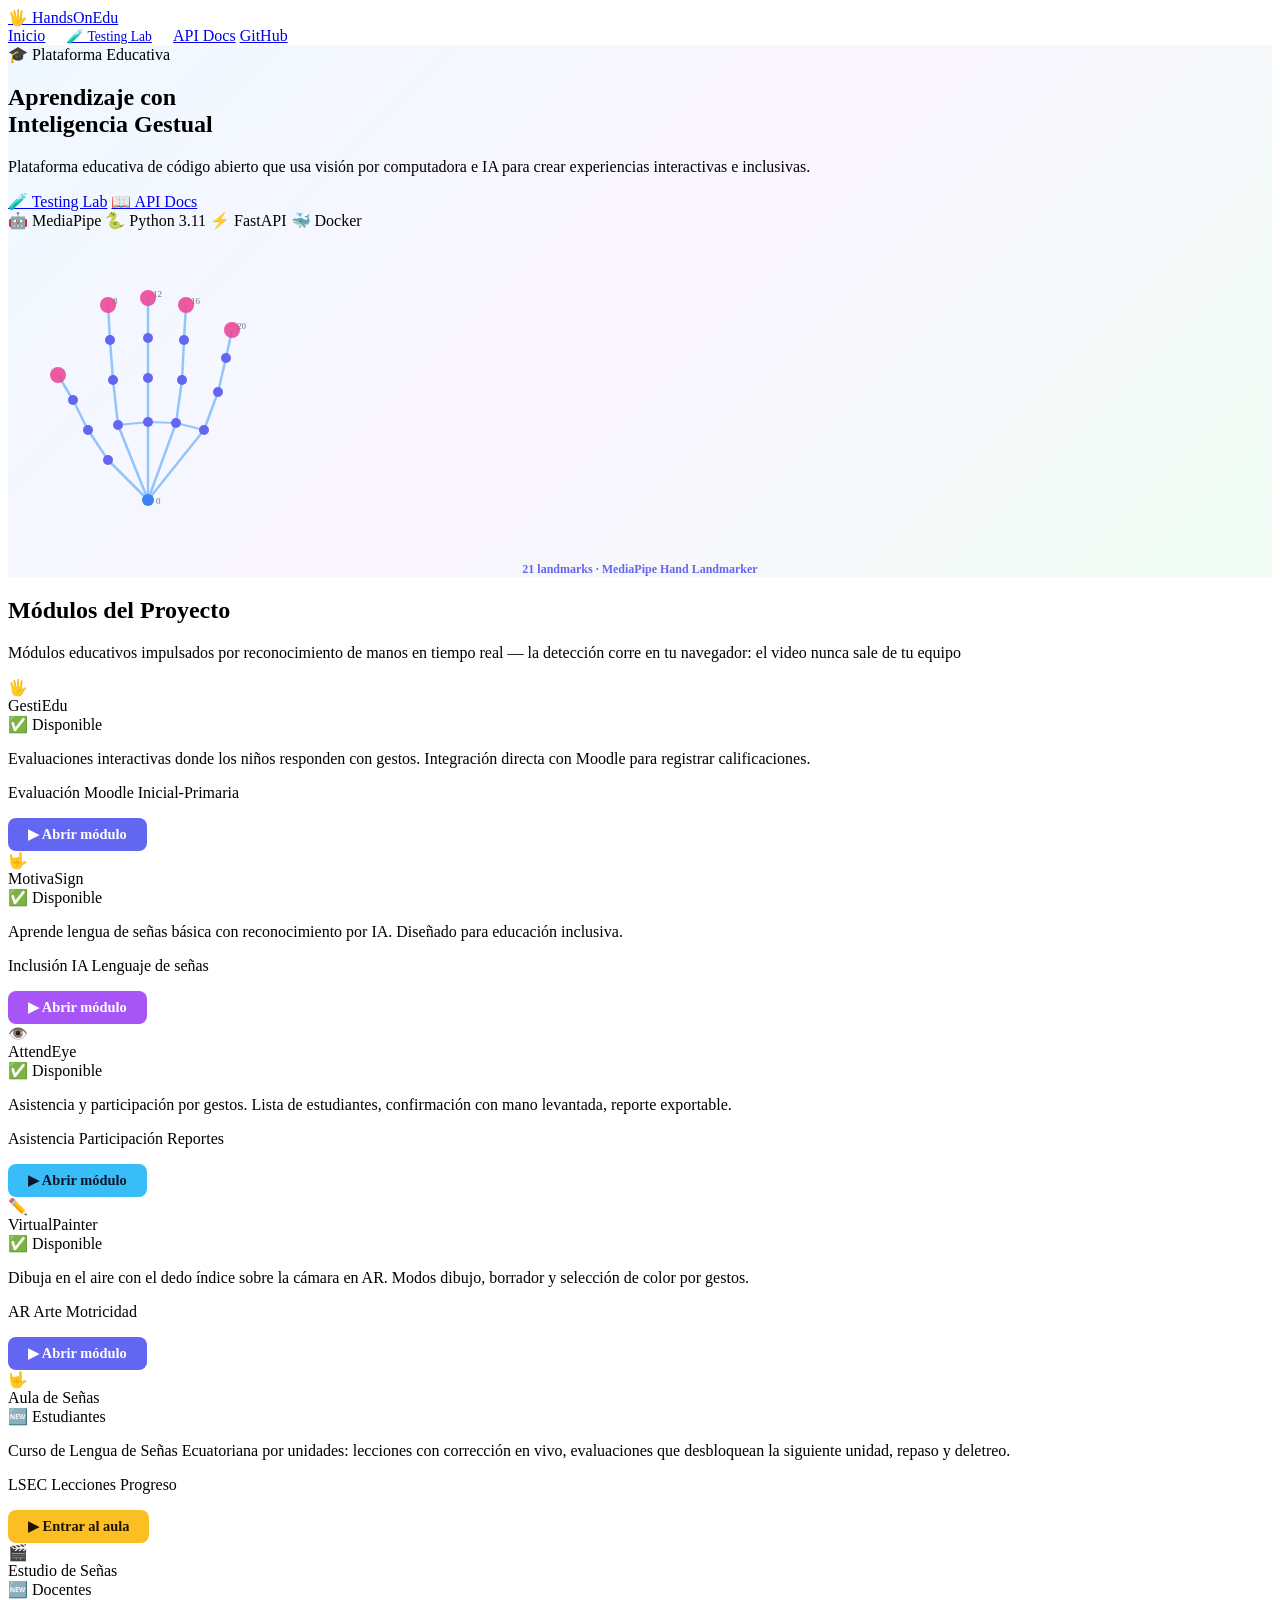
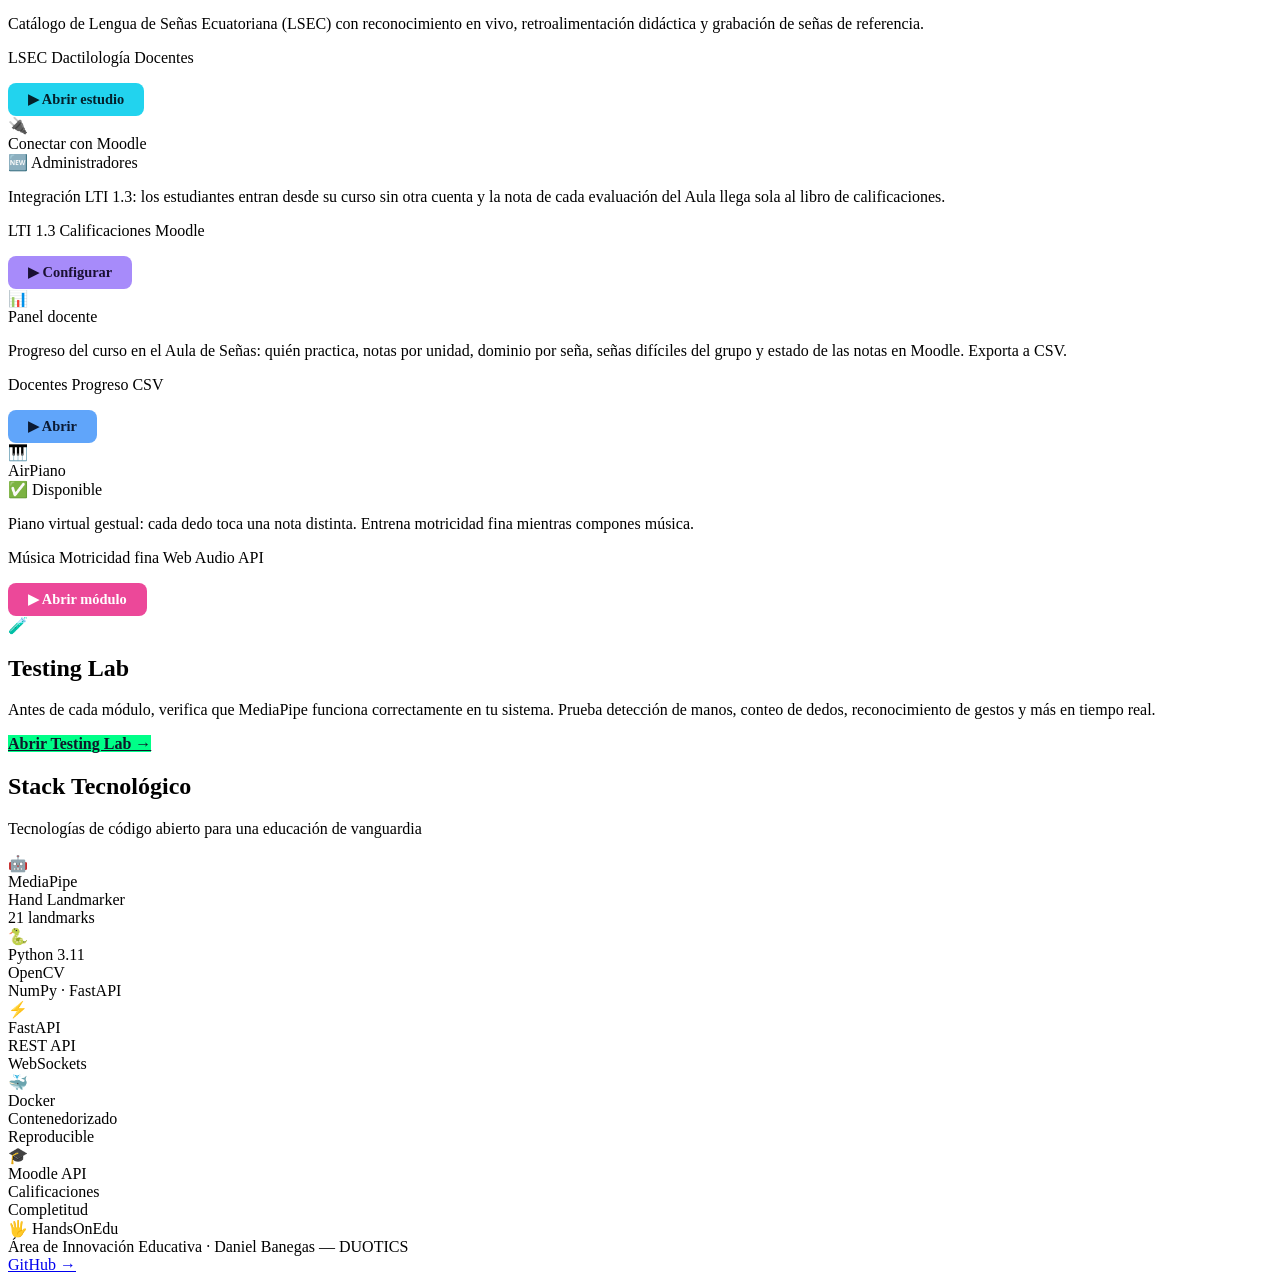
==== app/static/index.html @ 785c4fb3 "feat(panel): teacher course panel with NRPS roster, grade retry and CSV (REQ-007) - /panel: per-cour" ====
<!DOCTYPE html>
<html lang="es">
<head>
  <meta charset="UTF-8">
  <meta name="viewport" content="width=device-width, initial-scale=1.0">
  <title>HandsOnEdu — Aprendizaje con Inteligencia Gestual</title>
  <meta name="description" content="Plataforma educativa de accesibilidad inclusiva que usa MediaPipe y visión por computadora para crear experiencias interactivas para personas con discapacidad auditiva.">
  <link rel="icon" href="data:image/svg+xml,<svg xmlns='http://www.w3.org/2000/svg' viewBox='0 0 100 100'><text y='.9em' font-size='90'>🖐️</text></svg>">
  <link rel="stylesheet" href="/static/css/styles.css">
</head>
<body>

  <!-- ── Navigation ─────────────────────────────────────── -->
  <nav>
    <a href="/" class="logo">🖐️ HandsOnEdu</a>
    <div class="nav-links">
      <a href="/">Inicio</a>
      <a href="/testing" class="btn btn-primary" style="padding:8px 18px;font-size:0.85rem;">🧪 Testing Lab</a>
      <a href="/docs">API Docs</a>
      <a href="https://github.com/dbanegasl/-hands-on-edu" target="_blank" rel="noopener">GitHub</a>
    </div>
  </nav>

  <!-- ── Hero ───────────────────────────────────────────── -->
  <section style="padding:0;background:linear-gradient(135deg,#f0f9ff 0%,#faf5ff 50%,#f0fdf4 100%);">
    <div class="hero">
      <!-- Left: content -->
      <div class="hero-content">
        <div class="hero-badge">🎓 Plataforma Educativa</div>
        <h1>
          Aprendizaje con<br>
          <span class="gradient-text">Inteligencia Gestual</span>
        </h1>
        <p class="hero-subtitle">
          Plataforma educativa de código abierto que usa visión por computadora
          e IA para crear experiencias interactivas e inclusivas.
        </p>
        <div class="hero-cta">
          <a href="/testing" class="btn btn-primary btn-large">🧪 Testing Lab</a>
          <a href="/docs" class="btn btn-outline btn-large">📖 API Docs</a>
        </div>
        <div class="hero-tech">
          <span class="tech-chip">🤖 MediaPipe</span>
          <span class="tech-chip">🐍 Python 3.11</span>
          <span class="tech-chip">⚡ FastAPI</span>
          <span class="tech-chip">🐳 Docker</span>
        </div>
      </div>

      <!-- Right: animated hand SVG -->
      <div class="hero-visual">
        <div class="hand-svg-wrapper">
          <svg width="280" height="320" viewBox="0 0 280 320" fill="none" xmlns="http://www.w3.org/2000/svg" aria-label="Hand landmark skeleton">
            <!-- Skeleton connections -->
            <!-- Thumb: 0→1→2→3→4 -->
            <line x1="140" y1="270" x2="100" y2="230" stroke="#93c5fd" stroke-width="2.5"/>
            <line x1="100" y1="230" x2="80"  y2="200" stroke="#93c5fd" stroke-width="2.5"/>
            <line x1="80"  y1="200" x2="65"  y2="170" stroke="#93c5fd" stroke-width="2.5"/>
            <line x1="65"  y1="170" x2="50"  y2="145" stroke="#93c5fd" stroke-width="2.5"/>
            <!-- Index: 0→5→6→7→8 -->
            <line x1="140" y1="270" x2="110" y2="195" stroke="#93c5fd" stroke-width="2.5"/>
            <line x1="110" y1="195" x2="105" y2="150" stroke="#93c5fd" stroke-width="2.5"/>
            <line x1="105" y1="150" x2="102" y2="110" stroke="#93c5fd" stroke-width="2.5"/>
            <line x1="102" y1="110" x2="100" y2="75"  stroke="#93c5fd" stroke-width="2.5"/>
            <!-- Middle: 0→9→10→11→12 -->
            <line x1="140" y1="270" x2="140" y2="192" stroke="#93c5fd" stroke-width="2.5"/>
            <line x1="140" y1="192" x2="140" y2="148" stroke="#93c5fd" stroke-width="2.5"/>
            <line x1="140" y1="148" x2="140" y2="108" stroke="#93c5fd" stroke-width="2.5"/>
            <line x1="140" y1="108" x2="140" y2="68"  stroke="#93c5fd" stroke-width="2.5"/>
            <!-- Ring: 0→13→14→15→16 -->
            <line x1="140" y1="270" x2="168" y2="193" stroke="#93c5fd" stroke-width="2.5"/>
            <line x1="168" y1="193" x2="174" y2="150" stroke="#93c5fd" stroke-width="2.5"/>
            <line x1="174" y1="150" x2="176" y2="110" stroke="#93c5fd" stroke-width="2.5"/>
            <line x1="176" y1="110" x2="178" y2="75"  stroke="#93c5fd" stroke-width="2.5"/>
            <!-- Pinky: 0→17→18→19→20 -->
            <line x1="140" y1="270" x2="196" y2="200" stroke="#93c5fd" stroke-width="2.5"/>
            <line x1="196" y1="200" x2="210" y2="162" stroke="#93c5fd" stroke-width="2.5"/>
            <line x1="210" y1="162" x2="218" y2="128" stroke="#93c5fd" stroke-width="2.5"/>
            <line x1="218" y1="128" x2="224" y2="100" stroke="#93c5fd" stroke-width="2.5"/>
            <!-- Palm cross: 5-9, 9-13, 13-17 -->
            <line x1="110" y1="195" x2="140" y2="192" stroke="#93c5fd" stroke-width="2"/>
            <line x1="140" y1="192" x2="168" y2="193" stroke="#93c5fd" stroke-width="2"/>
            <line x1="168" y1="193" x2="196" y2="200" stroke="#93c5fd" stroke-width="2"/>

            <!-- Landmark dots — regular (blue) -->
            <!-- Wrist: 0 -->
            <circle cx="140" cy="270" r="6" fill="#3b82f6"/>
            <!-- Thumb CMC:1, MCP:2, IP:3 -->
            <circle cx="100" cy="230" r="5" fill="#6366f1"/>
            <circle cx="80"  cy="200" r="5" fill="#6366f1"/>
            <circle cx="65"  cy="170" r="5" fill="#6366f1"/>
            <!-- Index MCP:5, PIP:6, DIP:7 -->
            <circle cx="110" cy="195" r="5" fill="#6366f1"/>
            <circle cx="105" cy="150" r="5" fill="#6366f1"/>
            <circle cx="102" cy="110" r="5" fill="#6366f1"/>
            <!-- Middle MCP:9, PIP:10, DIP:11 -->
            <circle cx="140" cy="192" r="5" fill="#6366f1"/>
            <circle cx="140" cy="148" r="5" fill="#6366f1"/>
            <circle cx="140" cy="108" r="5" fill="#6366f1"/>
            <!-- Ring MCP:13, PIP:14, DIP:15 -->
            <circle cx="168" cy="193" r="5" fill="#6366f1"/>
            <circle cx="174" cy="150" r="5" fill="#6366f1"/>
            <circle cx="176" cy="110" r="5" fill="#6366f1"/>
            <!-- Pinky MCP:17, PIP:18, DIP:19 -->
            <circle cx="196" cy="200" r="5" fill="#6366f1"/>
            <circle cx="210" cy="162" r="5" fill="#6366f1"/>
            <circle cx="218" cy="128" r="5" fill="#6366f1"/>

            <!-- Fingertips — neon/prominent (4,8,12,16,20) -->
            <circle cx="50"  cy="145" r="8" fill="#ec4899" opacity="0.9"/>
            <circle cx="100" cy="75"  r="8" fill="#ec4899" opacity="0.9"/>
            <circle cx="140" cy="68"  r="8" fill="#ec4899" opacity="0.9"/>
            <circle cx="178" cy="75"  r="8" fill="#ec4899" opacity="0.9"/>
            <circle cx="224" cy="100" r="8" fill="#ec4899" opacity="0.9"/>

            <!-- Landmark number labels (sample) -->
            <text x="148" y="274" font-size="9" fill="#64748b">0</text>
            <text x="105" y="74"  font-size="9" fill="#64748b">8</text>
            <text x="145" y="67"  font-size="9" fill="#64748b">12</text>
            <text x="183" y="74"  font-size="9" fill="#64748b">16</text>
            <text x="229" y="99"  font-size="9" fill="#64748b">20</text>
            <text x="33"  cy="145" font-size="9" fill="#64748b">4</text>
          </svg>
          <p style="text-align:center;font-size:0.75rem;color:#6366f1;margin-top:8px;font-weight:600;">
            21 landmarks · MediaPipe Hand Landmarker
          </p>
        </div>
      </div>
    </div>
  </section>

  <!-- ── Modules section ────────────────────────────────── -->
  <section>
    <div class="section-header">
      <h2>Módulos del Proyecto</h2>
      <p>Módulos educativos impulsados por reconocimiento de manos en tiempo real — la detección corre en tu navegador: el video nunca sale de tu equipo</p>
    </div>
    <div class="modules-grid">

      <!-- GestiEdu -->
      <div class="module-card in-dev">
        <div class="module-icon">🖐️</div>
        <div class="module-title">GestiEdu</div>
        <span class="module-badge badge-amber">✅ Disponible</span>
        <p class="module-desc">
          Evaluaciones interactivas donde los niños responden con gestos.
          Integración directa con Moodle para registrar calificaciones.
        </p>
        <div class="module-tags">
          <span class="tag">Evaluación</span>
          <span class="tag">Moodle</span>
          <span class="tag">Inicial-Primaria</span>
        </div>
        <a href="/gestiedu" style="display:inline-block;margin-top:16px;padding:8px 20px;background:#6366f1;color:white;border-radius:8px;text-decoration:none;font-weight:700;font-size:0.9rem;">▶ Abrir módulo</a>
      </div>

      <!-- MotivaSign -->
      <div class="module-card in-dev">
        <div class="module-icon">🤟</div>
        <div class="module-title">MotivaSign</div>
        <span class="module-badge badge-amber">✅ Disponible</span>
        <p class="module-desc">
          Aprende lengua de señas básica con reconocimiento por IA.
          Diseñado para educación inclusiva.
        </p>
        <div class="module-tags">
          <span class="tag">Inclusión</span>
          <span class="tag">IA</span>
          <span class="tag">Lenguaje de señas</span>
        </div>
        <a href="/motivasign" style="display:inline-block;margin-top:16px;padding:8px 20px;background:#a855f7;color:white;border-radius:8px;text-decoration:none;font-weight:700;font-size:0.9rem;">▶ Abrir módulo</a>
      </div>

      <!-- AttendEye -->
      <div class="module-card in-dev">
        <div class="module-icon">👁️</div>
        <div class="module-title">AttendEye</div>
        <span class="module-badge badge-amber">✅ Disponible</span>
        <p class="module-desc">
          Asistencia y participación por gestos. Lista de estudiantes,
          confirmación con mano levantada, reporte exportable.
        </p>
        <div class="module-tags">
          <span class="tag">Asistencia</span>
          <span class="tag">Participación</span>
          <span class="tag">Reportes</span>
        </div>
        <a href="/attendeye" style="display:inline-block;margin-top:16px;padding:8px 20px;background:#38bdf8;color:#0a1628;border-radius:8px;text-decoration:none;font-weight:700;font-size:0.9rem;">▶ Abrir módulo</a>
      </div>

      <!-- VirtualPainter -->
      <div class="module-card in-dev">
        <div class="module-icon">✏️</div>
        <div class="module-title">VirtualPainter</div>
        <span class="module-badge badge-amber">✅ Disponible</span>
        <p class="module-desc">
          Dibuja en el aire con el dedo índice sobre la cámara en AR.
          Modos dibujo, borrador y selección de color por gestos.
        </p>
        <div class="module-tags">
          <span class="tag">AR</span>
          <span class="tag">Arte</span>
          <span class="tag">Motricidad</span>
        </div>
        <a href="/virtualpainter" style="display:inline-block;margin-top:16px;padding:8px 20px;background:#6366f1;color:white;border-radius:8px;text-decoration:none;font-weight:700;font-size:0.9rem;">▶ Abrir módulo</a>
      </div>

      <!-- Aula de Señas -->
      <div class="module-card in-dev">
        <div class="module-icon">🤟</div>
        <div class="module-title">Aula de Señas</div>
        <span class="module-badge badge-amber">🆕 Estudiantes</span>
        <p class="module-desc">
          Curso de Lengua de Señas Ecuatoriana por unidades: lecciones con corrección
          en vivo, evaluaciones que desbloquean la siguiente unidad, repaso y deletreo.
        </p>
        <div class="module-tags">
          <span class="tag">LSEC</span>
          <span class="tag">Lecciones</span>
          <span class="tag">Progreso</span>
        </div>
        <a href="/aula" style="display:inline-block;margin-top:16px;padding:8px 20px;background:#fbbf24;color:#1f1300;border-radius:8px;text-decoration:none;font-weight:700;font-size:0.9rem;">▶ Entrar al aula</a>
      </div>

      <!-- Estudio de Señas -->
      <div class="module-card in-dev">
        <div class="module-icon">🎬</div>
        <div class="module-title">Estudio de Señas</div>
        <span class="module-badge badge-amber">🆕 Docentes</span>
        <p class="module-desc">
          Catálogo de Lengua de Señas Ecuatoriana (LSEC) con reconocimiento en vivo,
          retroalimentación didáctica y grabación de señas de referencia.
        </p>
        <div class="module-tags">
          <span class="tag">LSEC</span>
          <span class="tag">Dactilología</span>
          <span class="tag">Docentes</span>
        </div>
        <a href="/signstudio" style="display:inline-block;margin-top:16px;padding:8px 20px;background:#22d3ee;color:#04202a;border-radius:8px;text-decoration:none;font-weight:700;font-size:0.9rem;">▶ Abrir estudio</a>
      </div>

      <!-- Moodle / LTI -->
      <div class="module-card in-dev">
        <div class="module-icon">🔌</div>
        <div class="module-title">Conectar con Moodle</div>
        <span class="module-badge badge-amber">🆕 Administradores</span>
        <p class="module-desc">
          Integración LTI 1.3: los estudiantes entran desde su curso sin otra cuenta y la nota
          de cada evaluación del Aula llega sola al libro de calificaciones.
        </p>
        <div class="module-tags">
          <span class="tag">LTI 1.3</span>
          <span class="tag">Calificaciones</span>
          <span class="tag">Moodle</span>
        </div>
        <a href="/lti/setup" style="display:inline-block;margin-top:16px;padding:8px 20px;background:#a78bfa;color:#1a1033;border-radius:8px;text-decoration:none;font-weight:700;font-size:0.9rem;">▶ Configurar</a>
      </div>

      <!-- Panel docente -->
      <div class="module-card">
        <div class="module-icon">📊</div>
        <div class="module-title">Panel docente</div>
        <p class="module-desc">
          Progreso del curso en el Aula de Señas: quién practica, notas por unidad, dominio por seña,
          señas difíciles del grupo y estado de las notas en Moodle. Exporta a CSV.
        </p>
        <div class="module-tags">
          <span class="tag">Docentes</span>
          <span class="tag">Progreso</span>
          <span class="tag">CSV</span>
        </div>
        <a href="/panel" style="display:inline-block;margin-top:16px;padding:8px 20px;background:#60a5fa;color:#0b1a33;border-radius:8px;text-decoration:none;font-weight:700;font-size:0.9rem;">▶ Abrir</a>
      </div>

      <!-- AirPiano -->
      <div class="module-card in-dev">
        <div class="module-icon">🎹</div>
        <div class="module-title">AirPiano</div>
        <span class="module-badge badge-amber">✅ Disponible</span>
        <p class="module-desc">
          Piano virtual gestual: cada dedo toca una nota distinta.
          Entrena motricidad fina mientras compones música.
        </p>
        <div class="module-tags">
          <span class="tag">Música</span>
          <span class="tag">Motricidad fina</span>
          <span class="tag">Web Audio API</span>
        </div>
        <a href="/airpiano" style="display:inline-block;margin-top:16px;padding:8px 20px;background:#ec4899;color:white;border-radius:8px;text-decoration:none;font-weight:700;font-size:0.9rem;">▶ Abrir módulo</a>
      </div>

    </div>
  </section>

  <!-- ── Testing Lab CTA ────────────────────────────────── -->
  <div class="lab-cta">
    <div class="lab-icon">🧪</div>
    <h2>Testing Lab</h2>
    <p>
      Antes de cada módulo, verifica que MediaPipe funciona correctamente en tu sistema.
      Prueba detección de manos, conteo de dedos, reconocimiento de gestos y más en tiempo real.
    </p>
    <a href="/testing" class="btn btn-large" style="background:var(--neon-green,#00ff88);color:#0f172a;font-weight:800;border:none;">
      Abrir Testing Lab →
    </a>
  </div>

  <!-- ── Stack section ──────────────────────────────────── -->
  <section class="stack-section">
    <div class="section-header">
      <h2>Stack Tecnológico</h2>
      <p>Tecnologías de código abierto para una educación de vanguardia</p>
    </div>
    <div class="stack-grid">
      <div class="stack-card">
        <div class="stack-icon">🤖</div>
        <div class="stack-name">MediaPipe</div>
        <div class="stack-desc">Hand Landmarker<br>21 landmarks</div>
      </div>
      <div class="stack-card">
        <div class="stack-icon">🐍</div>
        <div class="stack-name">Python 3.11</div>
        <div class="stack-desc">OpenCV<br>NumPy · FastAPI</div>
      </div>
      <div class="stack-card">
        <div class="stack-icon">⚡</div>
        <div class="stack-name">FastAPI</div>
        <div class="stack-desc">REST API<br>WebSockets</div>
      </div>
      <div class="stack-card">
        <div class="stack-icon">🐳</div>
        <div class="stack-name">Docker</div>
        <div class="stack-desc">Contenedorizado<br>Reproducible</div>
      </div>
      <div class="stack-card">
        <div class="stack-icon">🎓</div>
        <div class="stack-name">Moodle API</div>
        <div class="stack-desc">Calificaciones<br>Completitud</div>
      </div>
    </div>
  </section>

  <!-- ── Footer ─────────────────────────────────────────── -->
  <footer>
    <div class="footer-brand">🖐️ HandsOnEdu</div>
    <div class="footer-meta">Área de Innovación Educativa · Daniel Banegas — DUOTICS</div>
    <a href="https://github.com/dbanegasl/-hands-on-edu" target="_blank" rel="noopener" class="footer-link">
      GitHub →
    </a>
  </footer>

</body>
</html>
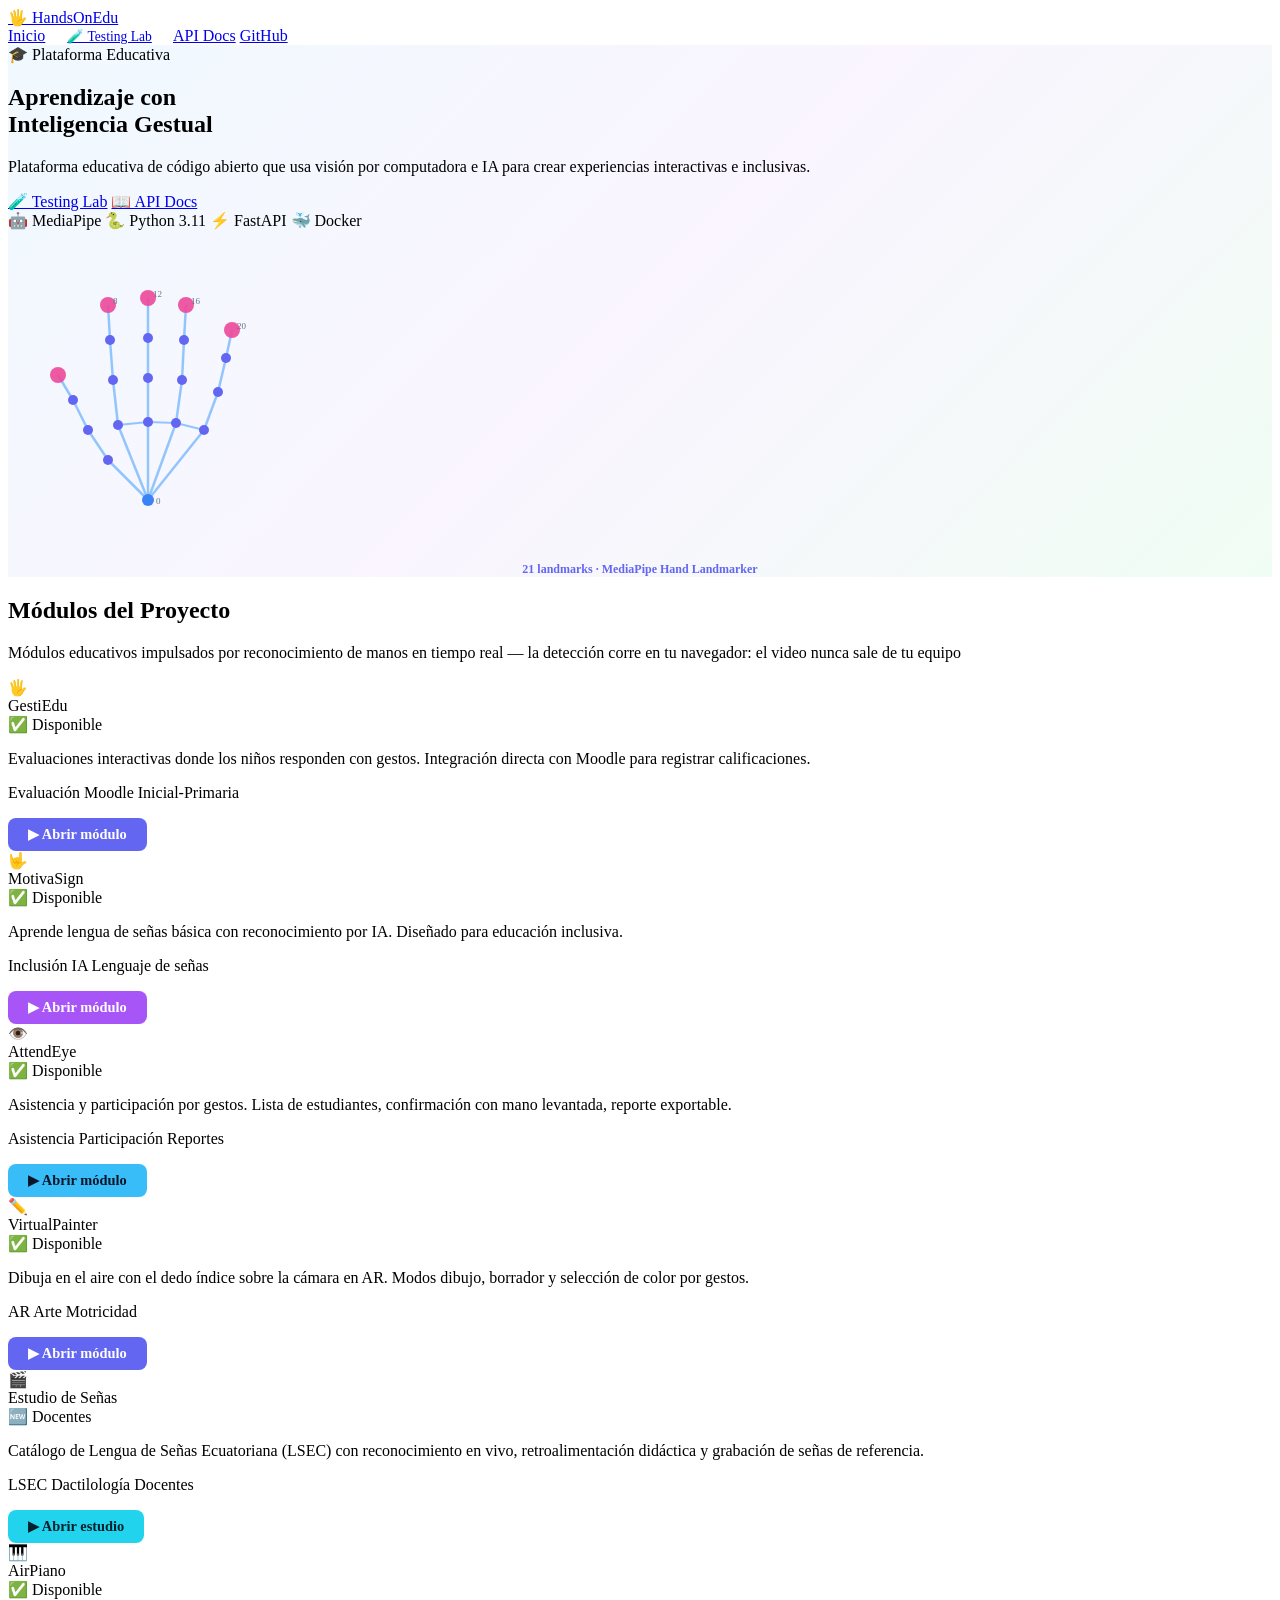
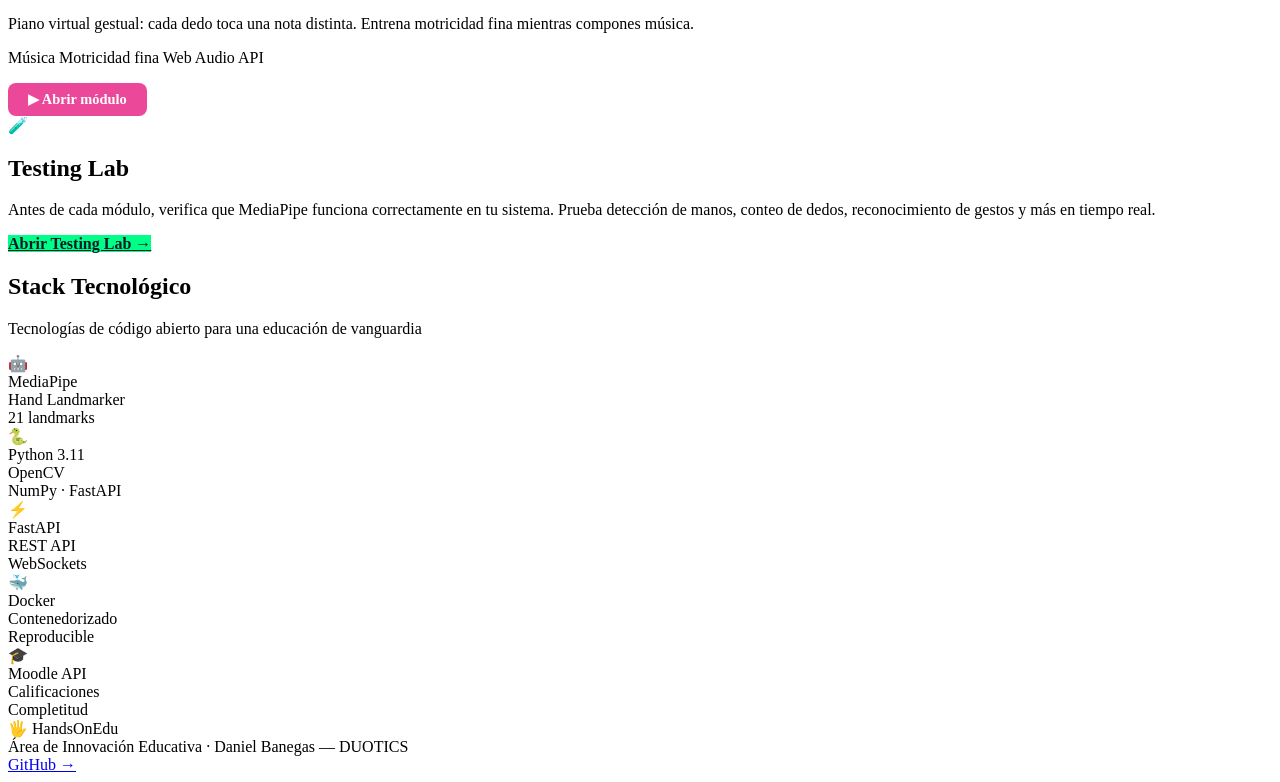
==== commit dfcdced5: "Merge pull request #2 from dbanegasl/feature/sign-engine-foundation v0.9.0 — Motor de señas LSEC, de" ====
--- a/app/static/index.html
+++ b/app/static/index.html
@@ -205,23 +205,6 @@
         <a href="/virtualpainter" style="display:inline-block;margin-top:16px;padding:8px 20px;background:#6366f1;color:white;border-radius:8px;text-decoration:none;font-weight:700;font-size:0.9rem;">▶ Abrir módulo</a>
       </div>
 
-      <!-- Aula de Señas -->
-      <div class="module-card in-dev">
-        <div class="module-icon">🤟</div>
-        <div class="module-title">Aula de Señas</div>
-        <span class="module-badge badge-amber">🆕 Estudiantes</span>
-        <p class="module-desc">
-          Curso de Lengua de Señas Ecuatoriana por unidades: lecciones con corrección
-          en vivo, evaluaciones que desbloquean la siguiente unidad, repaso y deletreo.
-        </p>
-        <div class="module-tags">
-          <span class="tag">LSEC</span>
-          <span class="tag">Lecciones</span>
-          <span class="tag">Progreso</span>
-        </div>
-        <a href="/aula" style="display:inline-block;margin-top:16px;padding:8px 20px;background:#fbbf24;color:#1f1300;border-radius:8px;text-decoration:none;font-weight:700;font-size:0.9rem;">▶ Entrar al aula</a>
-      </div>
-
       <!-- Estudio de Señas -->
       <div class="module-card in-dev">
         <div class="module-icon">🎬</div>
@@ -237,39 +220,6 @@
           <span class="tag">Docentes</span>
         </div>
         <a href="/signstudio" style="display:inline-block;margin-top:16px;padding:8px 20px;background:#22d3ee;color:#04202a;border-radius:8px;text-decoration:none;font-weight:700;font-size:0.9rem;">▶ Abrir estudio</a>
-      </div>
-
-      <!-- Moodle / LTI -->
-      <div class="module-card in-dev">
-        <div class="module-icon">🔌</div>
-        <div class="module-title">Conectar con Moodle</div>
-        <span class="module-badge badge-amber">🆕 Administradores</span>
-        <p class="module-desc">
-          Integración LTI 1.3: los estudiantes entran desde su curso sin otra cuenta y la nota
-          de cada evaluación del Aula llega sola al libro de calificaciones.
-        </p>
-        <div class="module-tags">
-          <span class="tag">LTI 1.3</span>
-          <span class="tag">Calificaciones</span>
-          <span class="tag">Moodle</span>
-        </div>
-        <a href="/lti/setup" style="display:inline-block;margin-top:16px;padding:8px 20px;background:#a78bfa;color:#1a1033;border-radius:8px;text-decoration:none;font-weight:700;font-size:0.9rem;">▶ Configurar</a>
-      </div>
-
-      <!-- Panel docente -->
-      <div class="module-card">
-        <div class="module-icon">📊</div>
-        <div class="module-title">Panel docente</div>
-        <p class="module-desc">
-          Progreso del curso en el Aula de Señas: quién practica, notas por unidad, dominio por seña,
-          señas difíciles del grupo y estado de las notas en Moodle. Exporta a CSV.
-        </p>
-        <div class="module-tags">
-          <span class="tag">Docentes</span>
-          <span class="tag">Progreso</span>
-          <span class="tag">CSV</span>
-        </div>
-        <a href="/panel" style="display:inline-block;margin-top:16px;padding:8px 20px;background:#60a5fa;color:#0b1a33;border-radius:8px;text-decoration:none;font-weight:700;font-size:0.9rem;">▶ Abrir</a>
       </div>
 
       <!-- AirPiano -->
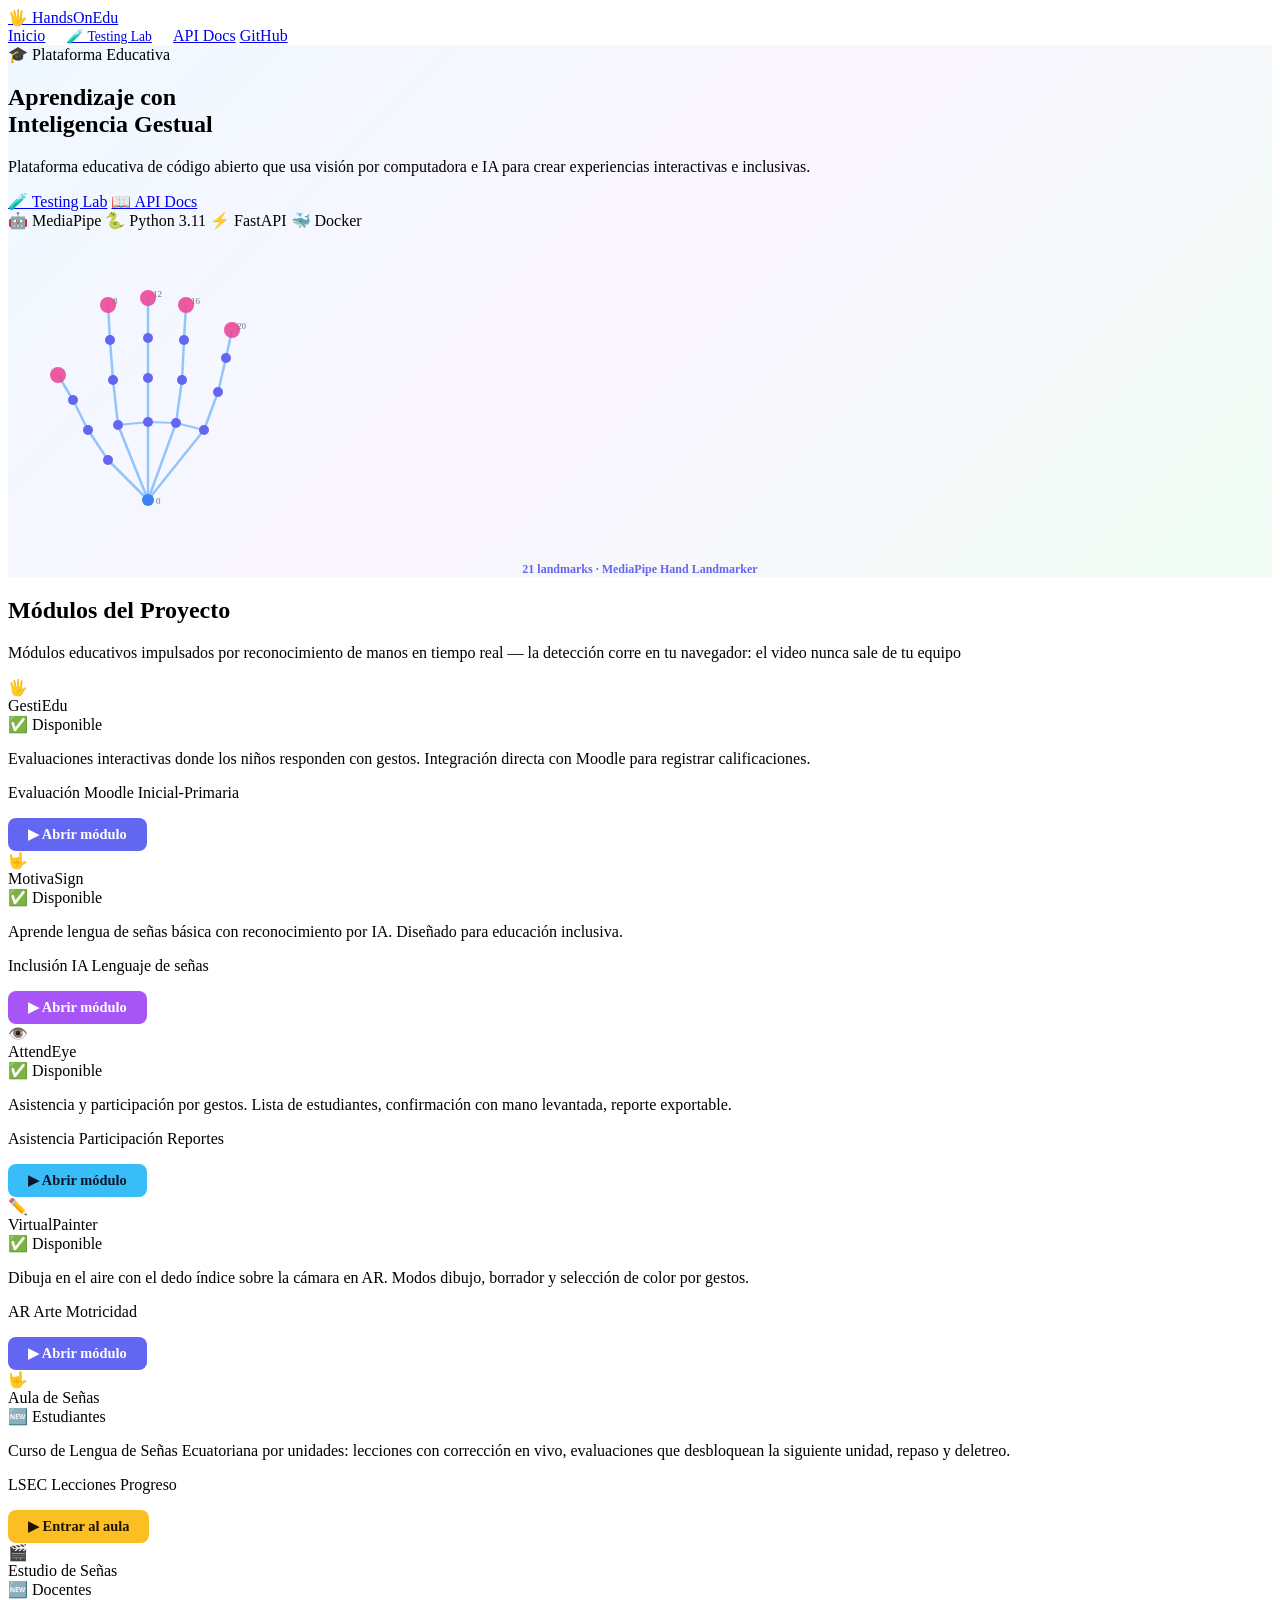
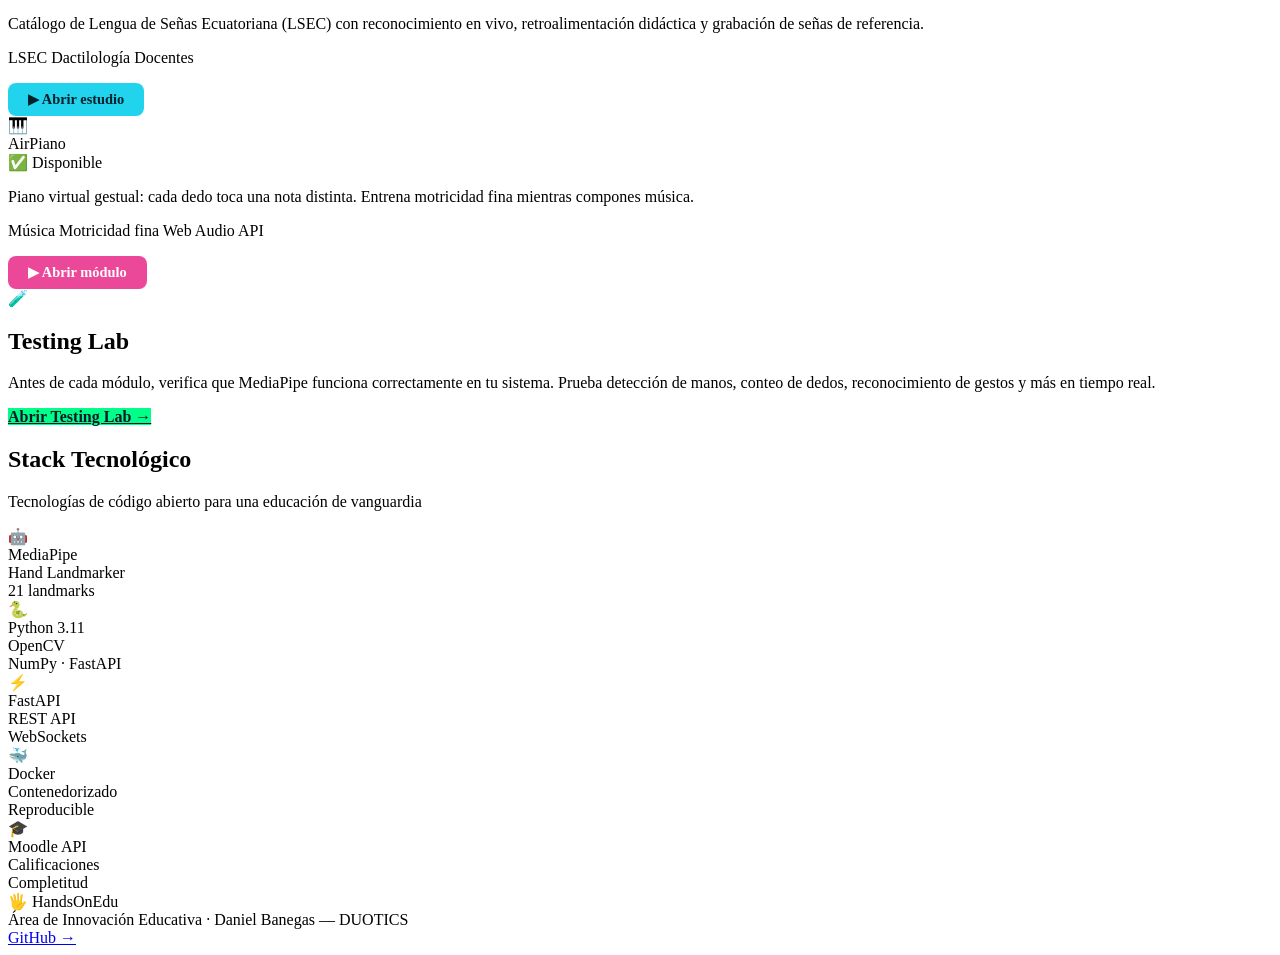
==== commit 9d495dd0: "Merge pull request #3 from dbanegasl/feature/aula-de-senas v0.10.0 — Aula de Señas: curso LSEC para " ====
--- a/app/static/index.html
+++ b/app/static/index.html
@@ -205,6 +205,23 @@
         <a href="/virtualpainter" style="display:inline-block;margin-top:16px;padding:8px 20px;background:#6366f1;color:white;border-radius:8px;text-decoration:none;font-weight:700;font-size:0.9rem;">▶ Abrir módulo</a>
       </div>
 
+      <!-- Aula de Señas -->
+      <div class="module-card in-dev">
+        <div class="module-icon">🤟</div>
+        <div class="module-title">Aula de Señas</div>
+        <span class="module-badge badge-amber">🆕 Estudiantes</span>
+        <p class="module-desc">
+          Curso de Lengua de Señas Ecuatoriana por unidades: lecciones con corrección
+          en vivo, evaluaciones que desbloquean la siguiente unidad, repaso y deletreo.
+        </p>
+        <div class="module-tags">
+          <span class="tag">LSEC</span>
+          <span class="tag">Lecciones</span>
+          <span class="tag">Progreso</span>
+        </div>
+        <a href="/aula" style="display:inline-block;margin-top:16px;padding:8px 20px;background:#fbbf24;color:#1f1300;border-radius:8px;text-decoration:none;font-weight:700;font-size:0.9rem;">▶ Entrar al aula</a>
+      </div>
+
       <!-- Estudio de Señas -->
       <div class="module-card in-dev">
         <div class="module-icon">🎬</div>
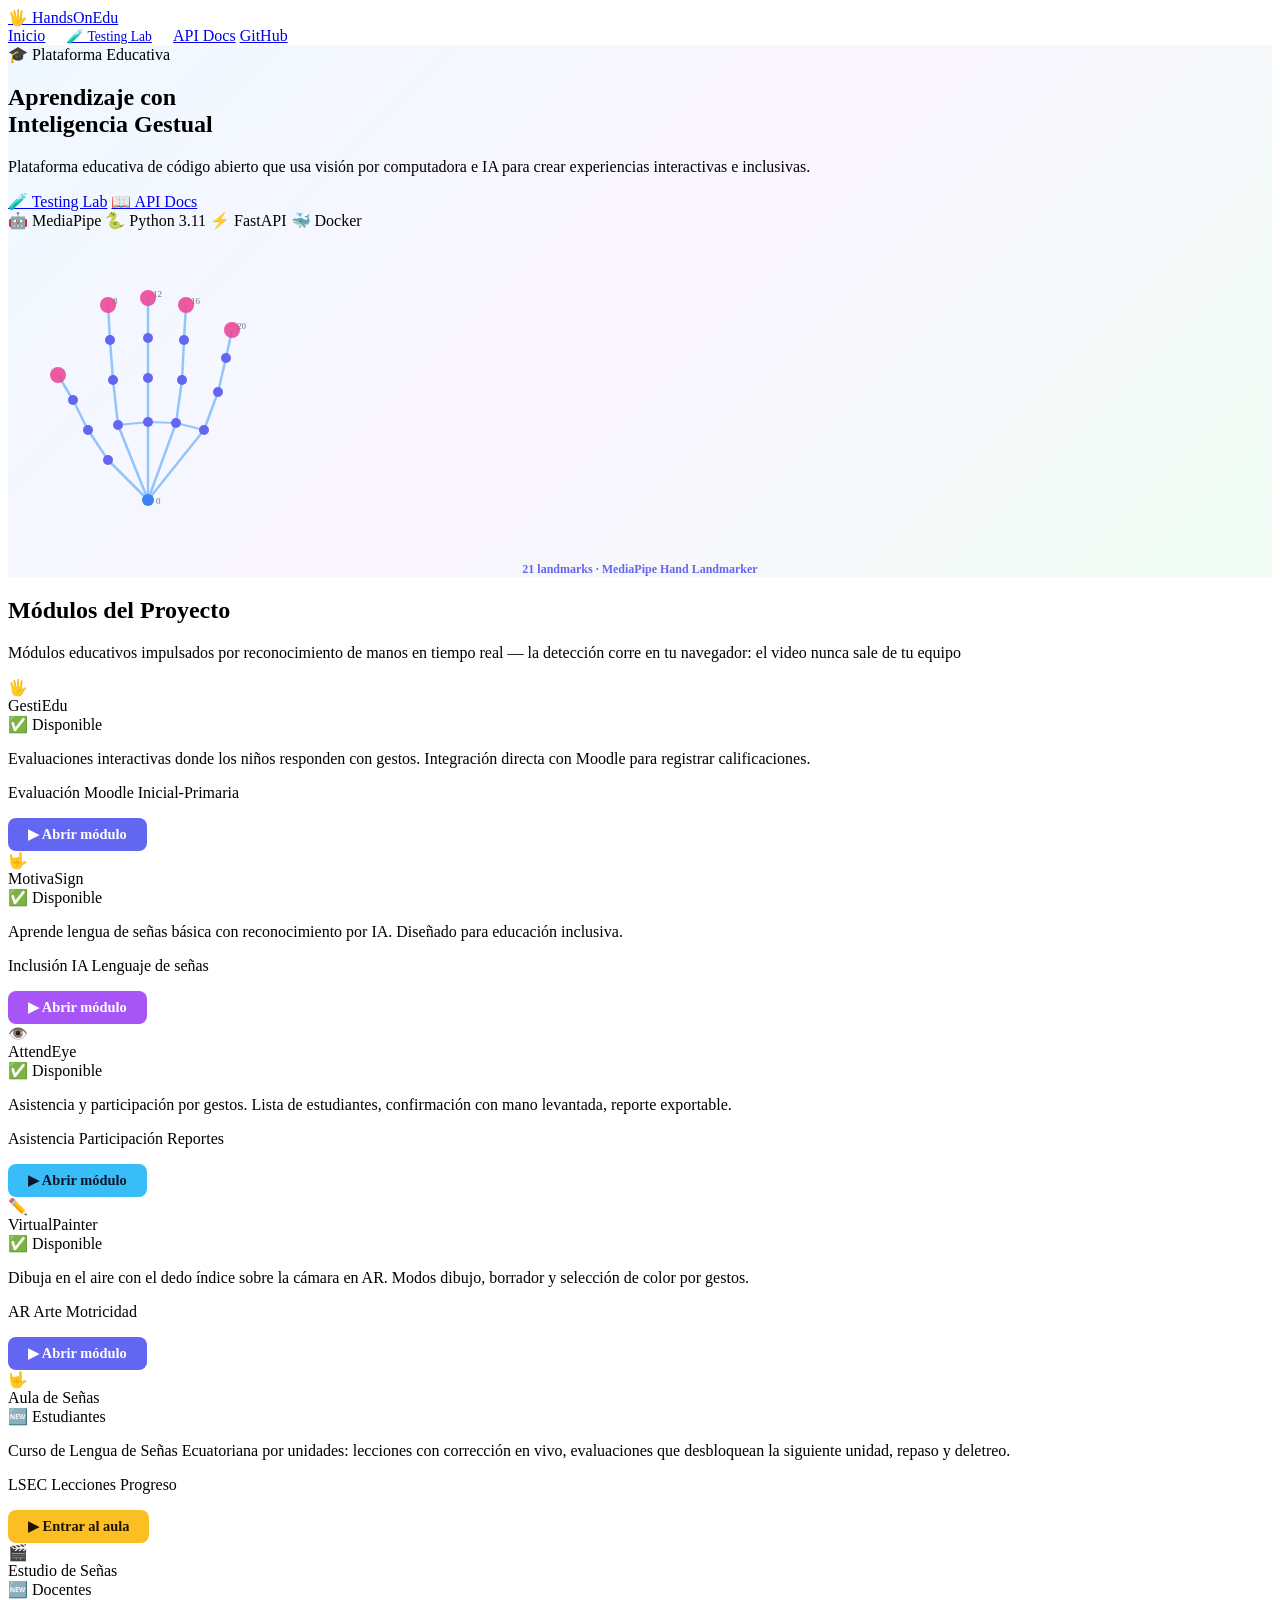
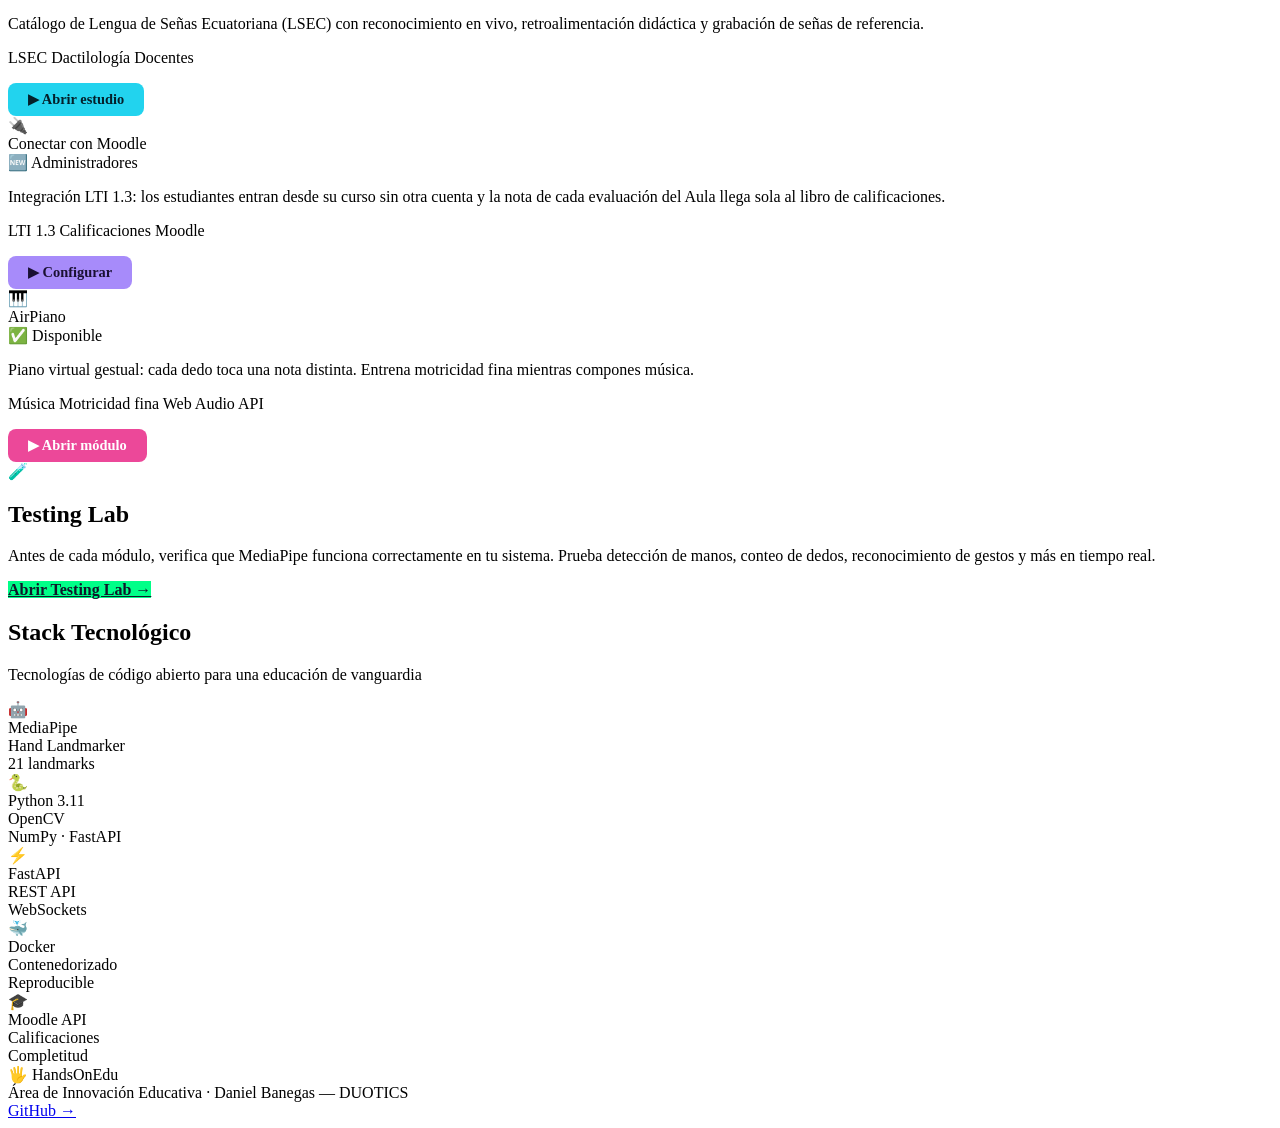
==== commit 35a35fda: "Merge pull request #4 from dbanegasl/feature/lti13 v0.11.0 — Integración LTI 1.3 con Moodle: SSO, no" ====
--- a/app/static/index.html
+++ b/app/static/index.html
@@ -239,6 +239,23 @@
         <a href="/signstudio" style="display:inline-block;margin-top:16px;padding:8px 20px;background:#22d3ee;color:#04202a;border-radius:8px;text-decoration:none;font-weight:700;font-size:0.9rem;">▶ Abrir estudio</a>
       </div>
 
+      <!-- Moodle / LTI -->
+      <div class="module-card in-dev">
+        <div class="module-icon">🔌</div>
+        <div class="module-title">Conectar con Moodle</div>
+        <span class="module-badge badge-amber">🆕 Administradores</span>
+        <p class="module-desc">
+          Integración LTI 1.3: los estudiantes entran desde su curso sin otra cuenta y la nota
+          de cada evaluación del Aula llega sola al libro de calificaciones.
+        </p>
+        <div class="module-tags">
+          <span class="tag">LTI 1.3</span>
+          <span class="tag">Calificaciones</span>
+          <span class="tag">Moodle</span>
+        </div>
+        <a href="/lti/setup" style="display:inline-block;margin-top:16px;padding:8px 20px;background:#a78bfa;color:#1a1033;border-radius:8px;text-decoration:none;font-weight:700;font-size:0.9rem;">▶ Configurar</a>
+      </div>
+
       <!-- AirPiano -->
       <div class="module-card in-dev">
         <div class="module-icon">🎹</div>
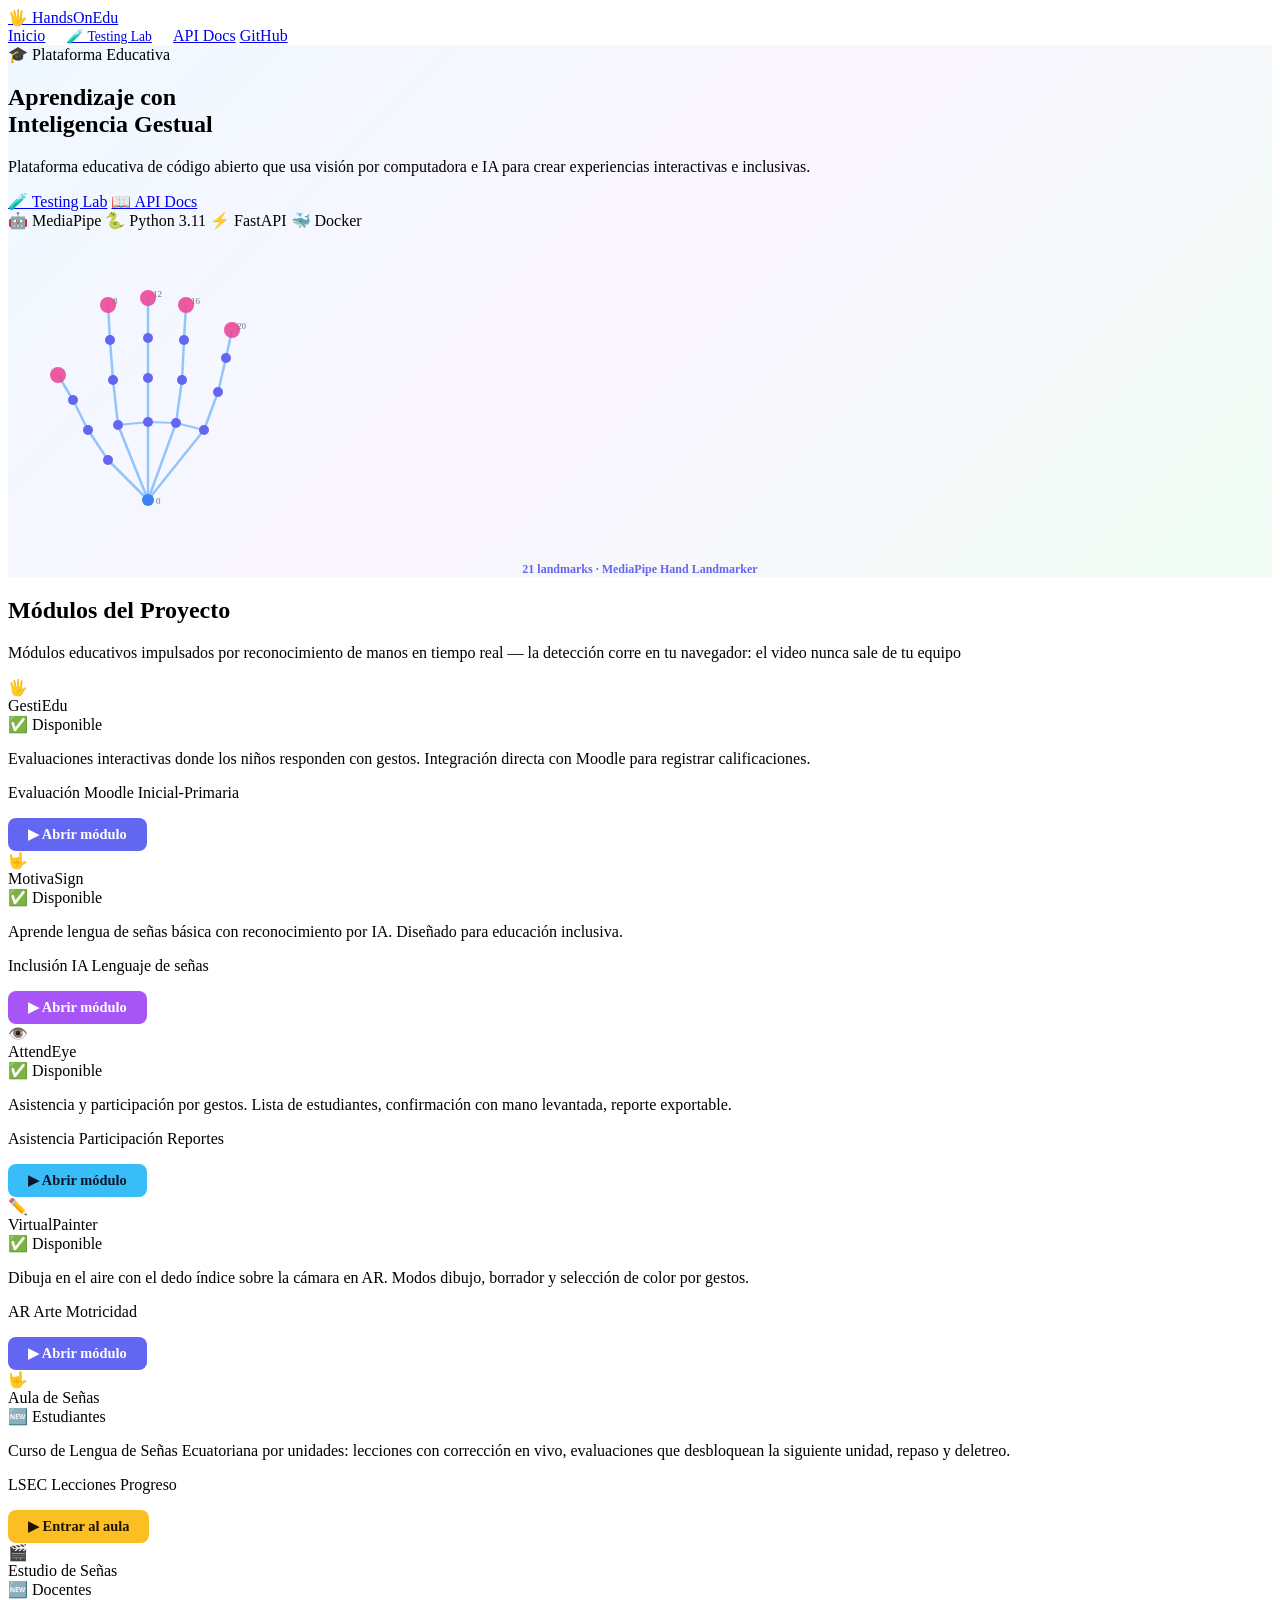
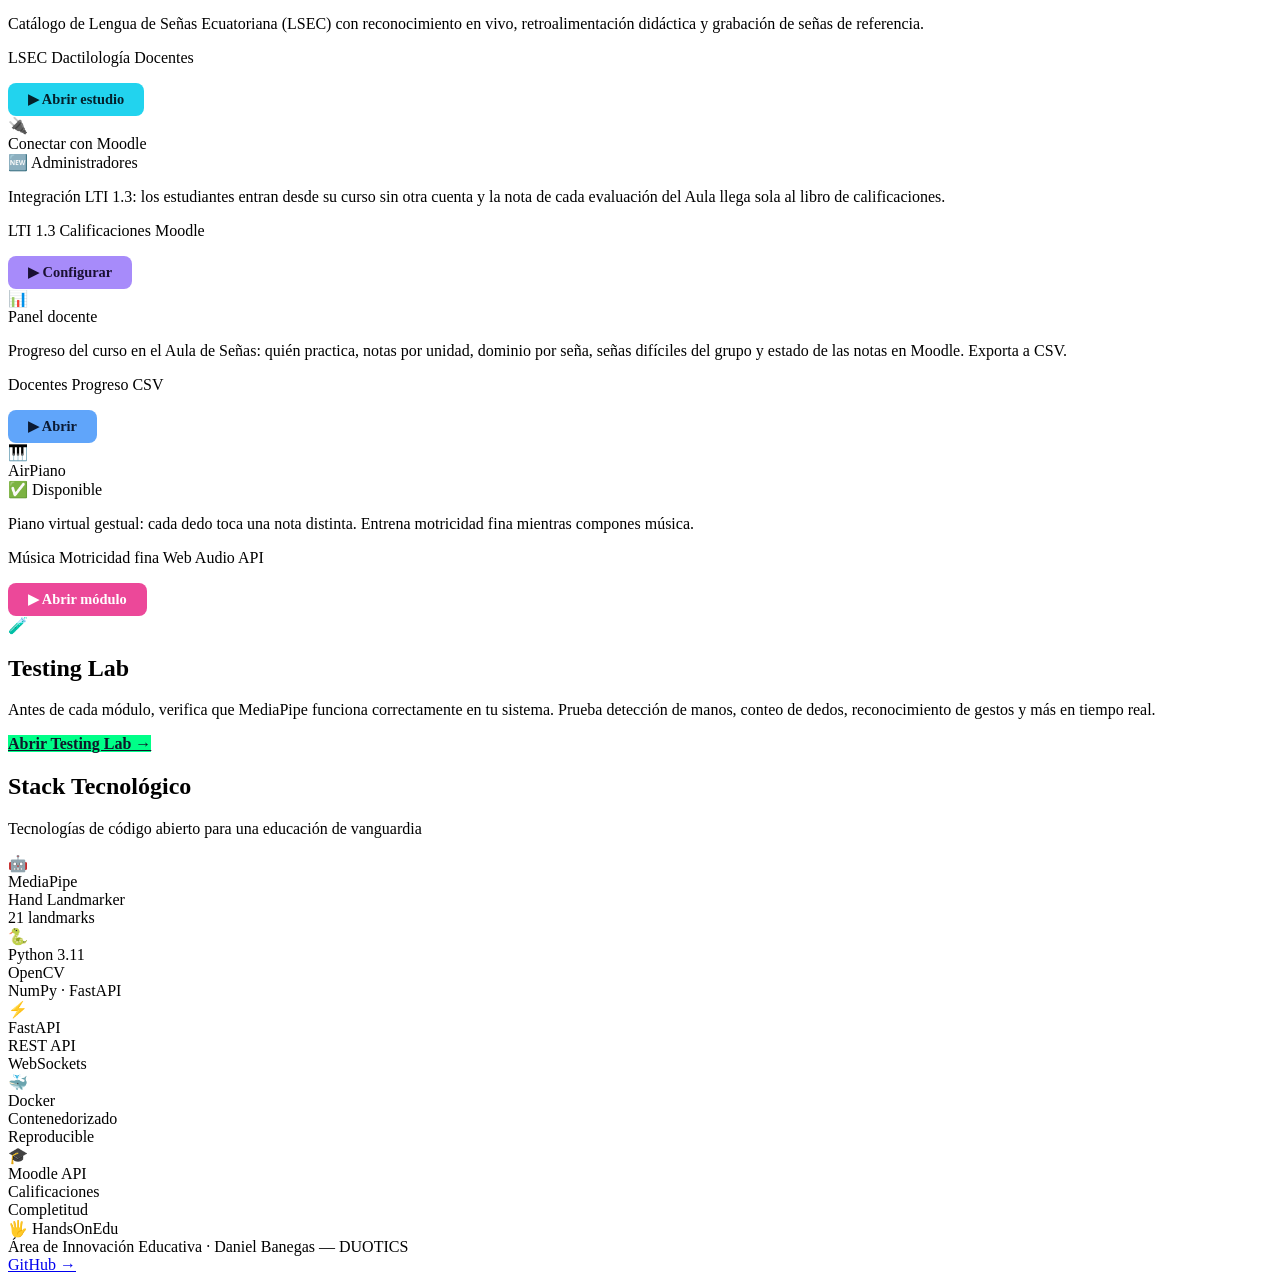
==== commit 2d8b8b83: "Merge pull request #5 from dbanegasl/feature/onboarding-dashboard Onboarding guides, local Moodle te" ====
--- a/app/static/index.html
+++ b/app/static/index.html
@@ -256,6 +256,22 @@
         <a href="/lti/setup" style="display:inline-block;margin-top:16px;padding:8px 20px;background:#a78bfa;color:#1a1033;border-radius:8px;text-decoration:none;font-weight:700;font-size:0.9rem;">▶ Configurar</a>
       </div>
 
+      <!-- Panel docente -->
+      <div class="module-card">
+        <div class="module-icon">📊</div>
+        <div class="module-title">Panel docente</div>
+        <p class="module-desc">
+          Progreso del curso en el Aula de Señas: quién practica, notas por unidad, dominio por seña,
+          señas difíciles del grupo y estado de las notas en Moodle. Exporta a CSV.
+        </p>
+        <div class="module-tags">
+          <span class="tag">Docentes</span>
+          <span class="tag">Progreso</span>
+          <span class="tag">CSV</span>
+        </div>
+        <a href="/panel" style="display:inline-block;margin-top:16px;padding:8px 20px;background:#60a5fa;color:#0b1a33;border-radius:8px;text-decoration:none;font-weight:700;font-size:0.9rem;">▶ Abrir</a>
+      </div>
+
       <!-- AirPiano -->
       <div class="module-card in-dev">
         <div class="module-icon">🎹</div>
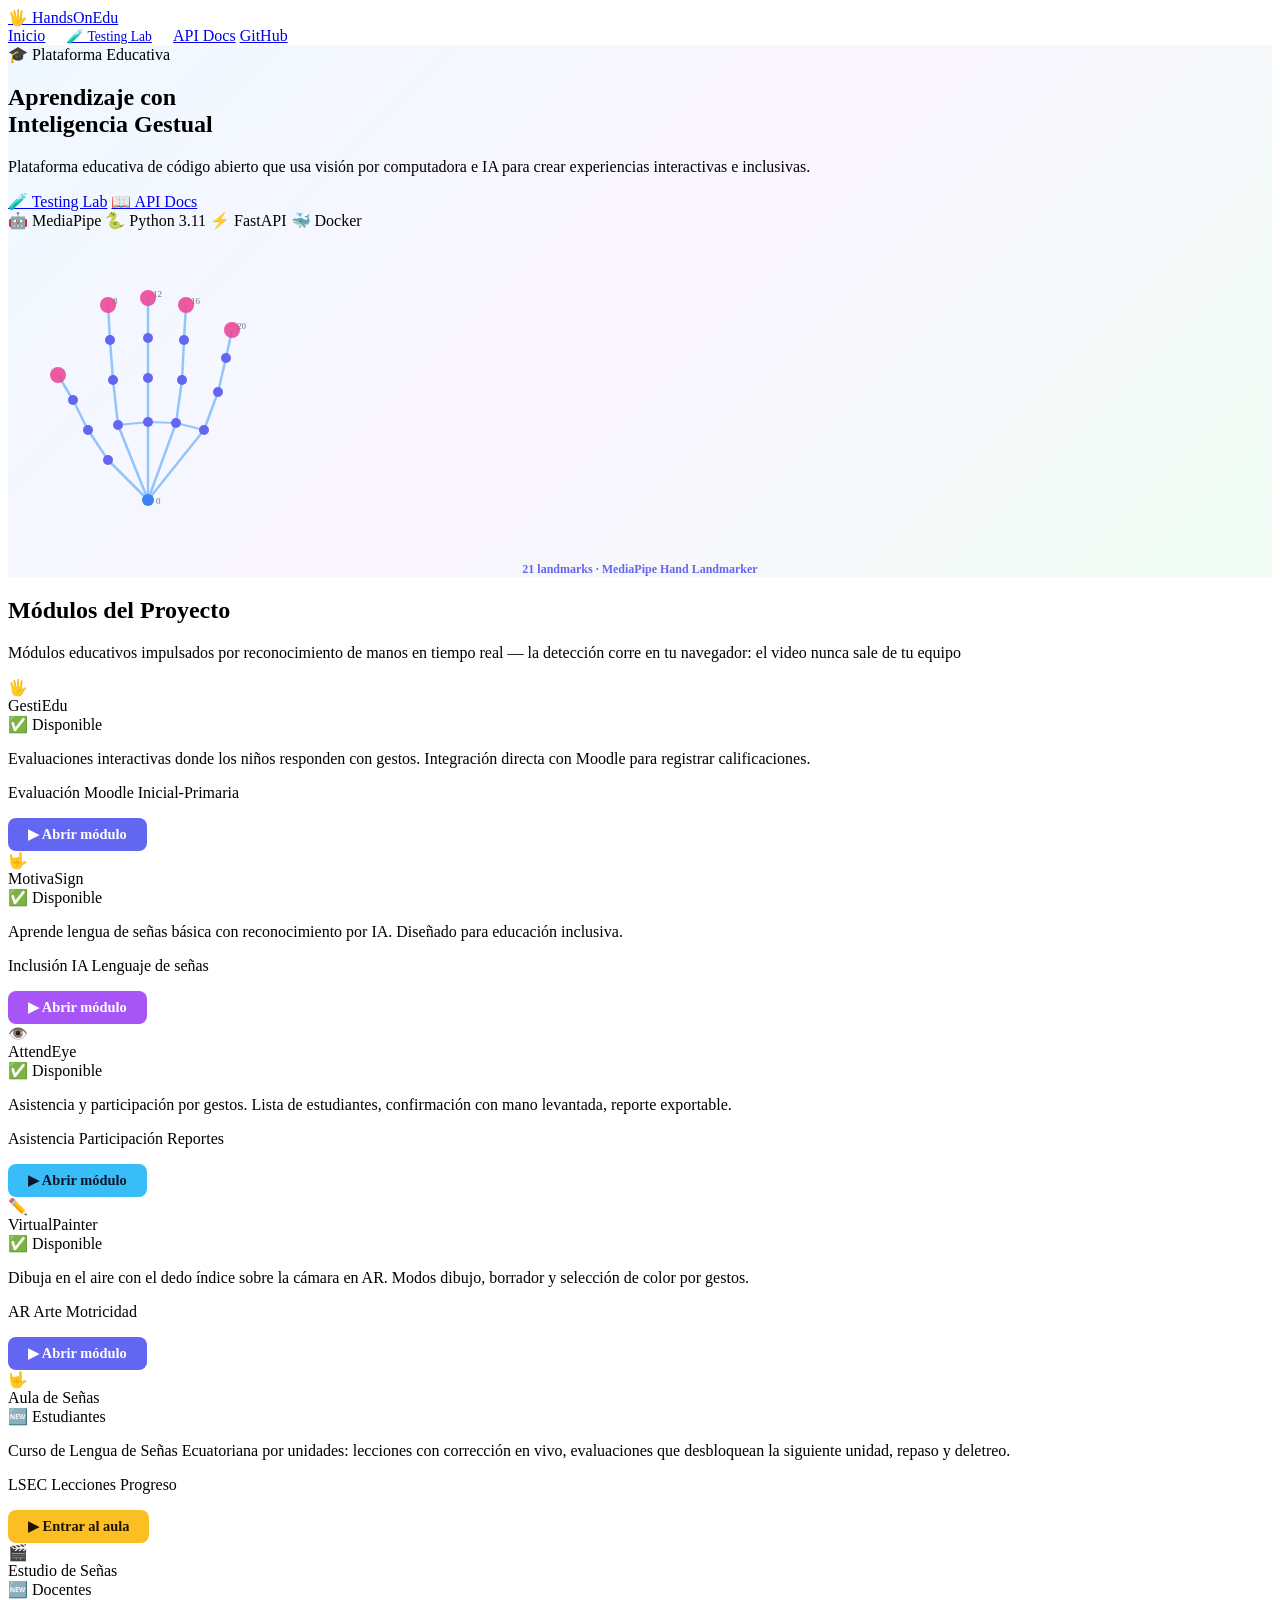
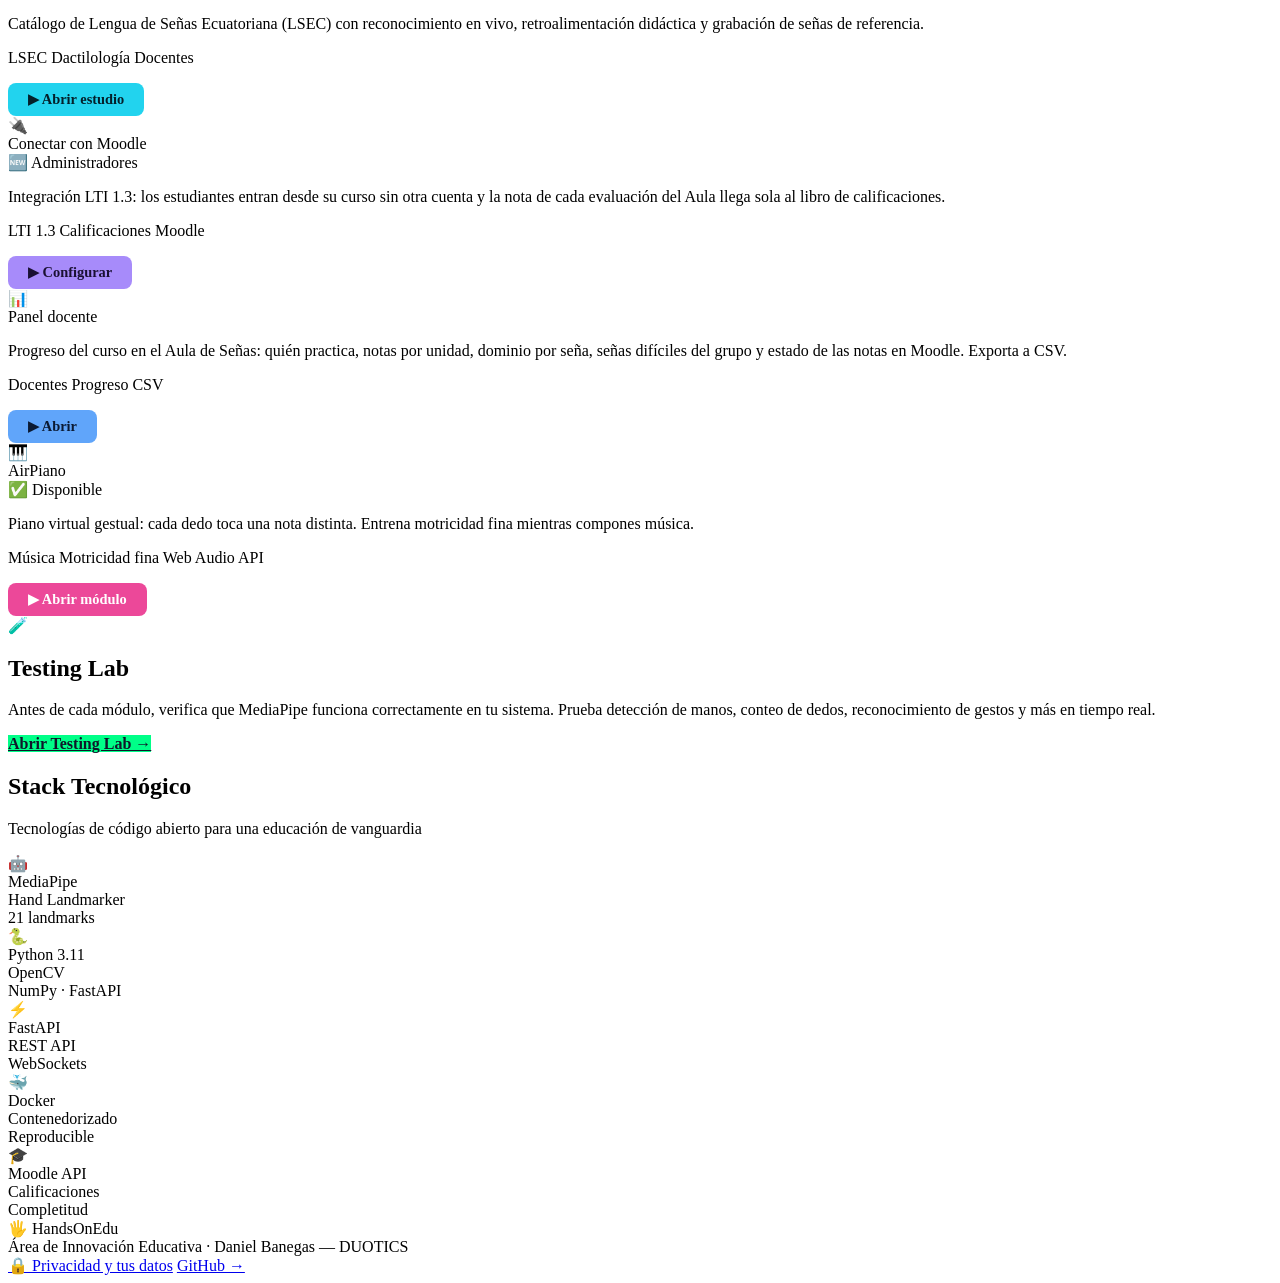
==== commit 010e68a2: "feat(privacy): privacy notice and learners' data rights (REQ-021) - /privacidad: plain-language noti" ====
--- a/app/static/index.html
+++ b/app/static/index.html
@@ -344,6 +344,7 @@
   <footer>
     <div class="footer-brand">🖐️ HandsOnEdu</div>
     <div class="footer-meta">Área de Innovación Educativa · Daniel Banegas — DUOTICS</div>
+    <a href="/privacidad" class="footer-link">🔒 Privacidad y tus datos</a>
     <a href="https://github.com/dbanegasl/-hands-on-edu" target="_blank" rel="noopener" class="footer-link">
       GitHub →
     </a>
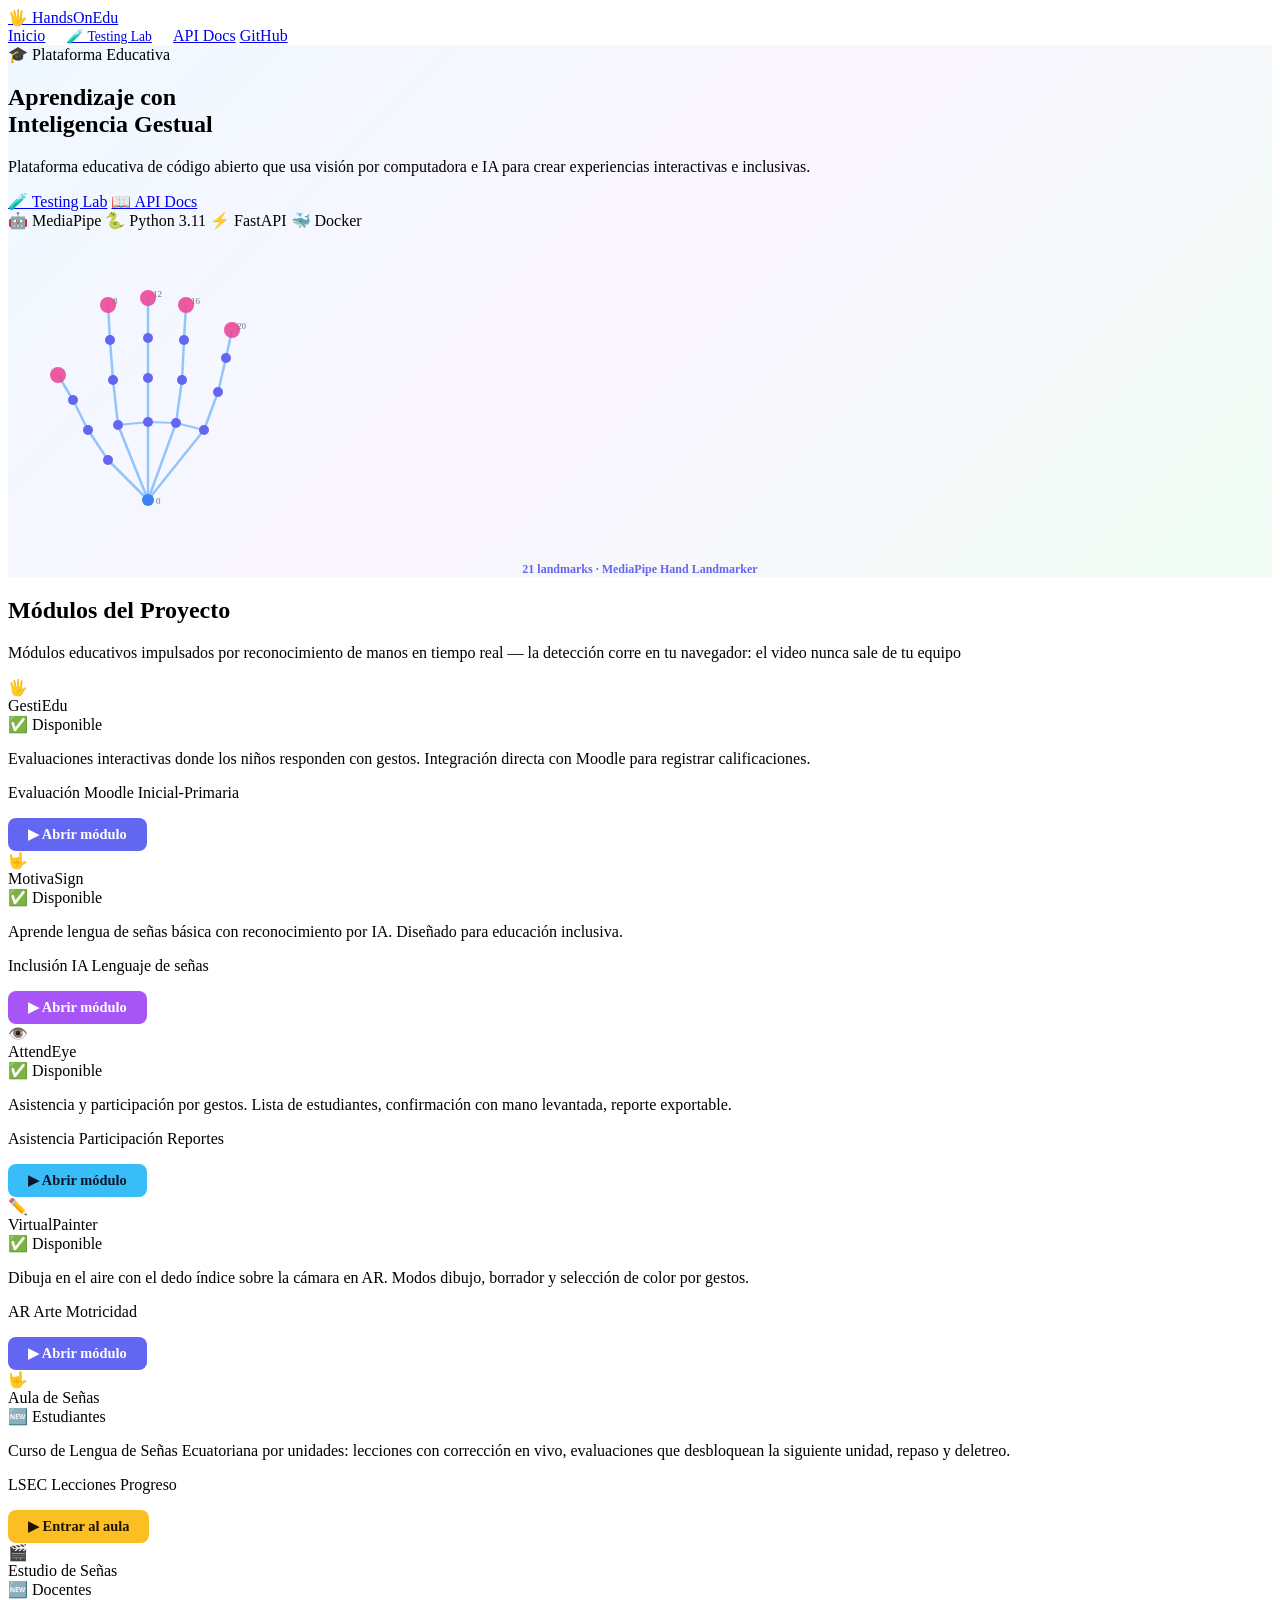
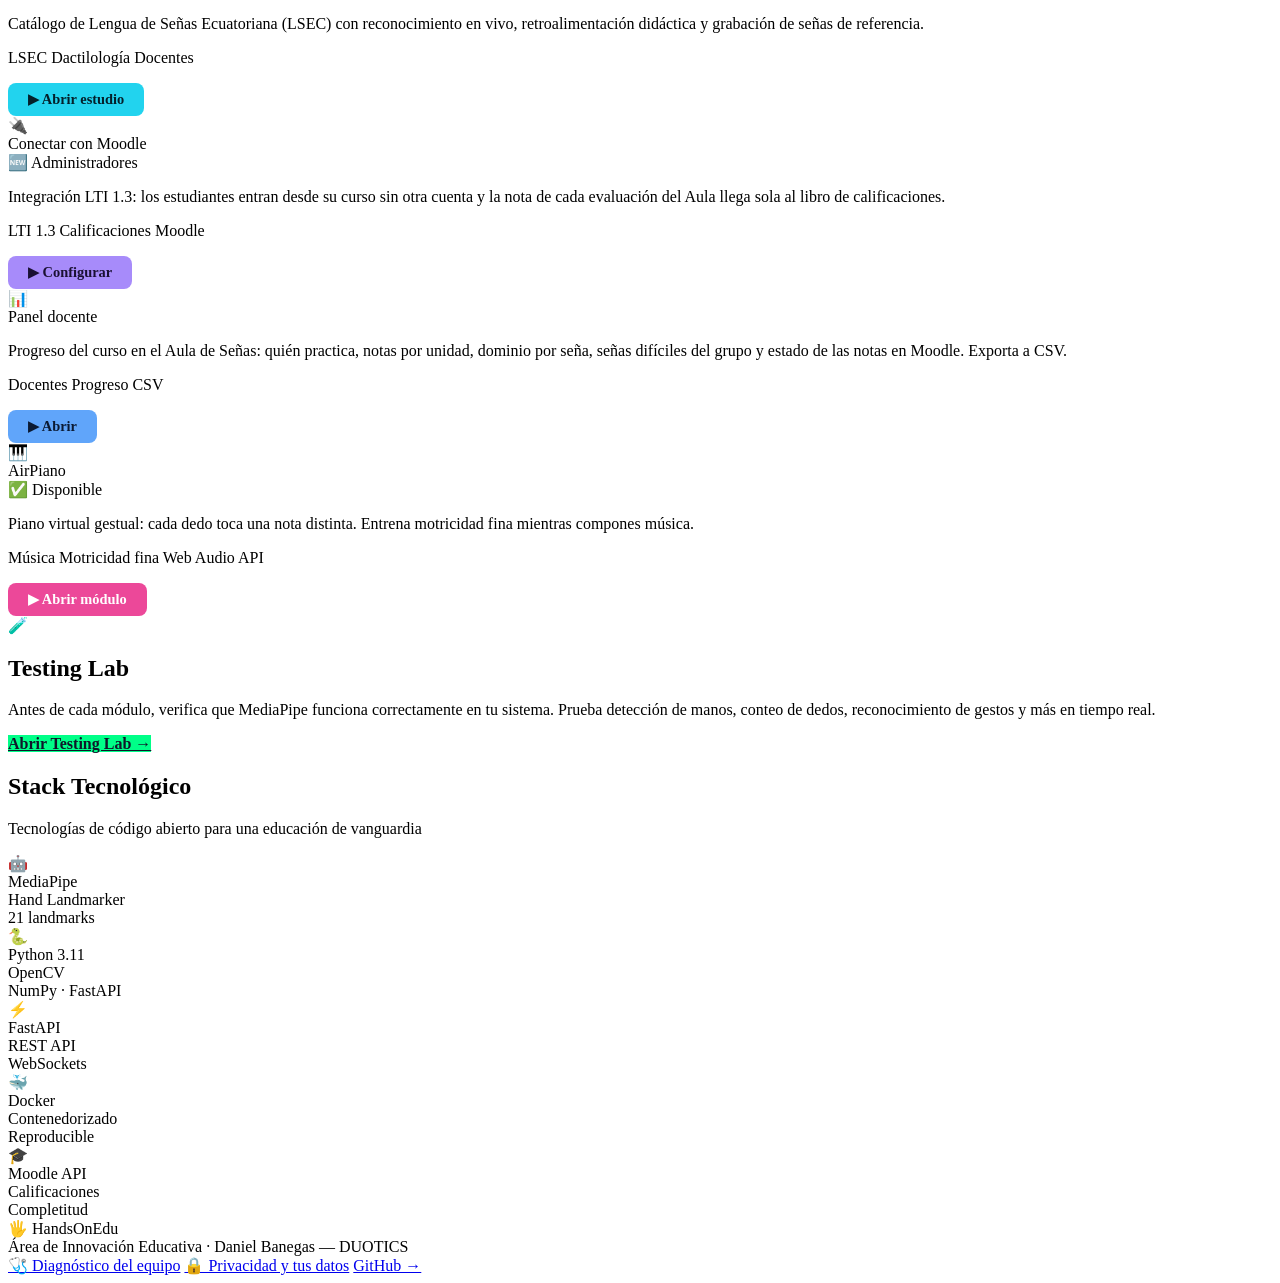
==== commit 965ed6c0: "feat(diagnostico): lab device check before class + going back across a migration (REQ-022) - /diagno" ====
--- a/app/static/index.html
+++ b/app/static/index.html
@@ -344,6 +344,7 @@
   <footer>
     <div class="footer-brand">🖐️ HandsOnEdu</div>
     <div class="footer-meta">Área de Innovación Educativa · Daniel Banegas — DUOTICS</div>
+    <a href="/diagnostico" class="footer-link">🩺 Diagnóstico del equipo</a>
     <a href="/privacidad" class="footer-link">🔒 Privacidad y tus datos</a>
     <a href="https://github.com/dbanegasl/-hands-on-edu" target="_blank" rel="noopener" class="footer-link">
       GitHub →
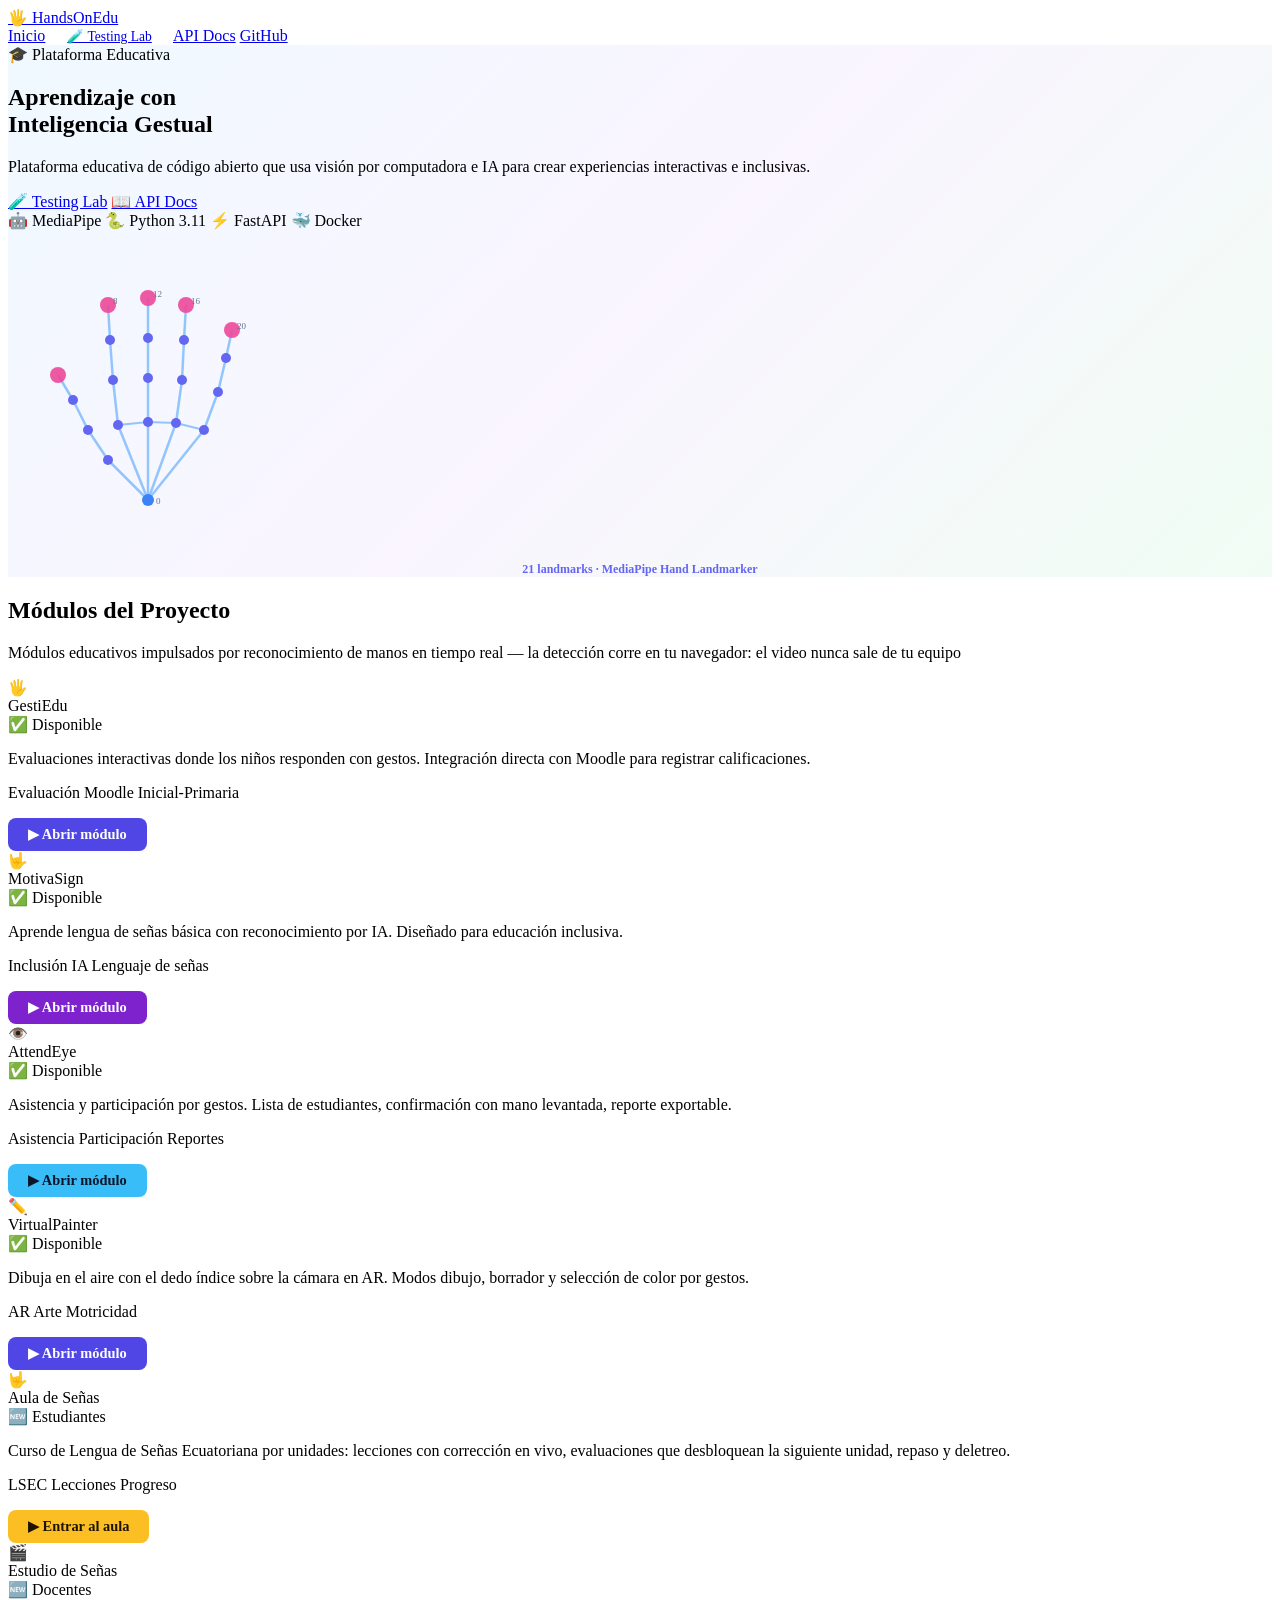
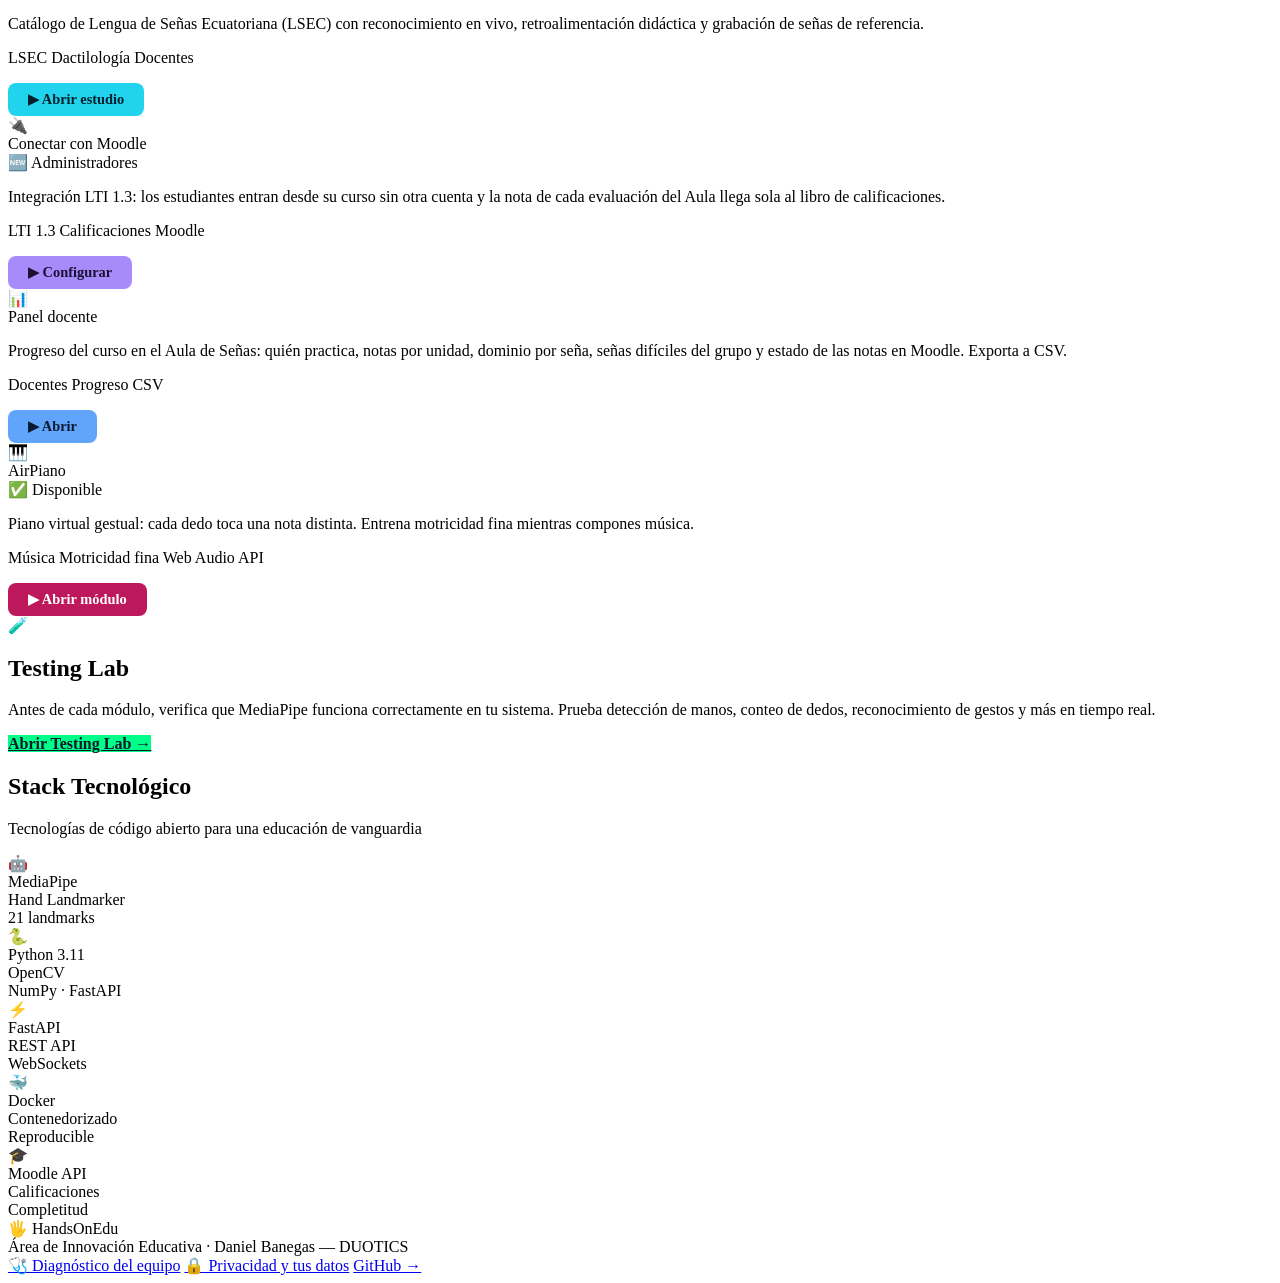
==== commit 2732cc48: "feat(a11y): NTE INEN-ISO/IEC 40500 (WCAG 2.0 AA) audit and fixes (REQ-024) - axe-core audit of 84 pa" ====
--- a/app/static/index.html
+++ b/app/static/index.html
@@ -20,6 +20,7 @@
       <a href="https://github.com/dbanegasl/-hands-on-edu" target="_blank" rel="noopener">GitHub</a>
     </div>
   </nav>
+  <main id="main">
 
   <!-- ── Hero ───────────────────────────────────────────── -->
   <section style="padding:0;background:linear-gradient(135deg,#f0f9ff 0%,#faf5ff 50%,#f0fdf4 100%);">
@@ -50,7 +51,7 @@
       <!-- Right: animated hand SVG -->
       <div class="hero-visual">
         <div class="hand-svg-wrapper">
-          <svg width="280" height="320" viewBox="0 0 280 320" fill="none" xmlns="http://www.w3.org/2000/svg" aria-label="Hand landmark skeleton">
+          <svg width="280" height="320" viewBox="0 0 280 320" fill="none" xmlns="http://www.w3.org/2000/svg" role="img" aria-label="Esqueleto de la mano: los 21 puntos que detecta el sistema">
             <!-- Skeleton connections -->
             <!-- Thumb: 0→1→2→3→4 -->
             <line x1="140" y1="270" x2="100" y2="230" stroke="#93c5fd" stroke-width="2.5"/>
@@ -151,7 +152,7 @@
           <span class="tag">Moodle</span>
           <span class="tag">Inicial-Primaria</span>
         </div>
-        <a href="/gestiedu" style="display:inline-block;margin-top:16px;padding:8px 20px;background:#6366f1;color:white;border-radius:8px;text-decoration:none;font-weight:700;font-size:0.9rem;">▶ Abrir módulo</a>
+        <a href="/gestiedu" style="display:inline-block;margin-top:16px;padding:8px 20px;background:#4f46e5;color:white;border-radius:8px;text-decoration:none;font-weight:700;font-size:0.9rem;">▶ Abrir módulo</a>
       </div>
 
       <!-- MotivaSign -->
@@ -168,7 +169,7 @@
           <span class="tag">IA</span>
           <span class="tag">Lenguaje de señas</span>
         </div>
-        <a href="/motivasign" style="display:inline-block;margin-top:16px;padding:8px 20px;background:#a855f7;color:white;border-radius:8px;text-decoration:none;font-weight:700;font-size:0.9rem;">▶ Abrir módulo</a>
+        <a href="/motivasign" style="display:inline-block;margin-top:16px;padding:8px 20px;background:#7e22ce;color:white;border-radius:8px;text-decoration:none;font-weight:700;font-size:0.9rem;">▶ Abrir módulo</a>
       </div>
 
       <!-- AttendEye -->
@@ -202,7 +203,7 @@
           <span class="tag">Arte</span>
           <span class="tag">Motricidad</span>
         </div>
-        <a href="/virtualpainter" style="display:inline-block;margin-top:16px;padding:8px 20px;background:#6366f1;color:white;border-radius:8px;text-decoration:none;font-weight:700;font-size:0.9rem;">▶ Abrir módulo</a>
+        <a href="/virtualpainter" style="display:inline-block;margin-top:16px;padding:8px 20px;background:#4f46e5;color:white;border-radius:8px;text-decoration:none;font-weight:700;font-size:0.9rem;">▶ Abrir módulo</a>
       </div>
 
       <!-- Aula de Señas -->
@@ -286,7 +287,7 @@
           <span class="tag">Motricidad fina</span>
           <span class="tag">Web Audio API</span>
         </div>
-        <a href="/airpiano" style="display:inline-block;margin-top:16px;padding:8px 20px;background:#ec4899;color:white;border-radius:8px;text-decoration:none;font-weight:700;font-size:0.9rem;">▶ Abrir módulo</a>
+        <a href="/airpiano" style="display:inline-block;margin-top:16px;padding:8px 20px;background:#be185d;color:white;border-radius:8px;text-decoration:none;font-weight:700;font-size:0.9rem;">▶ Abrir módulo</a>
       </div>
 
     </div>
@@ -341,6 +342,8 @@
   </section>
 
   <!-- ── Footer ─────────────────────────────────────────── -->
+  </main>
+
   <footer>
     <div class="footer-brand">🖐️ HandsOnEdu</div>
     <div class="footer-meta">Área de Innovación Educativa · Daniel Banegas — DUOTICS</div>
